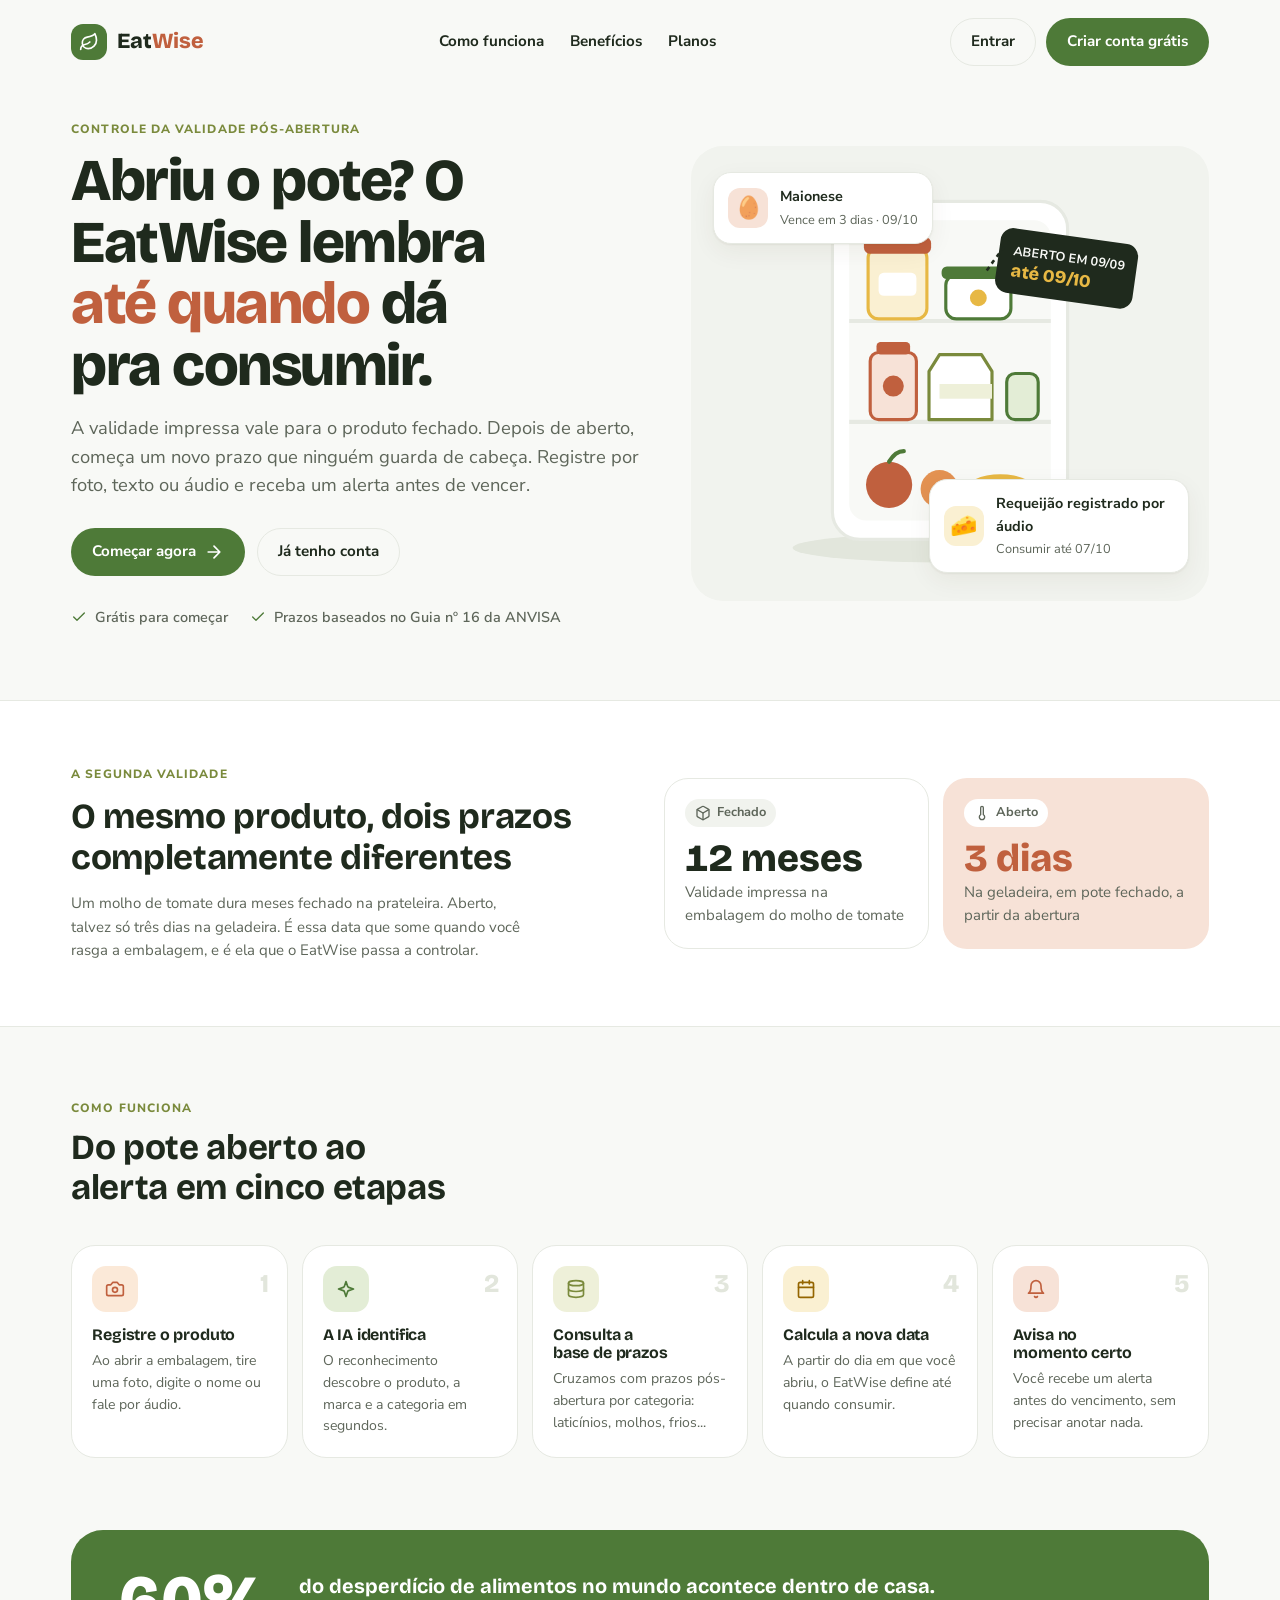
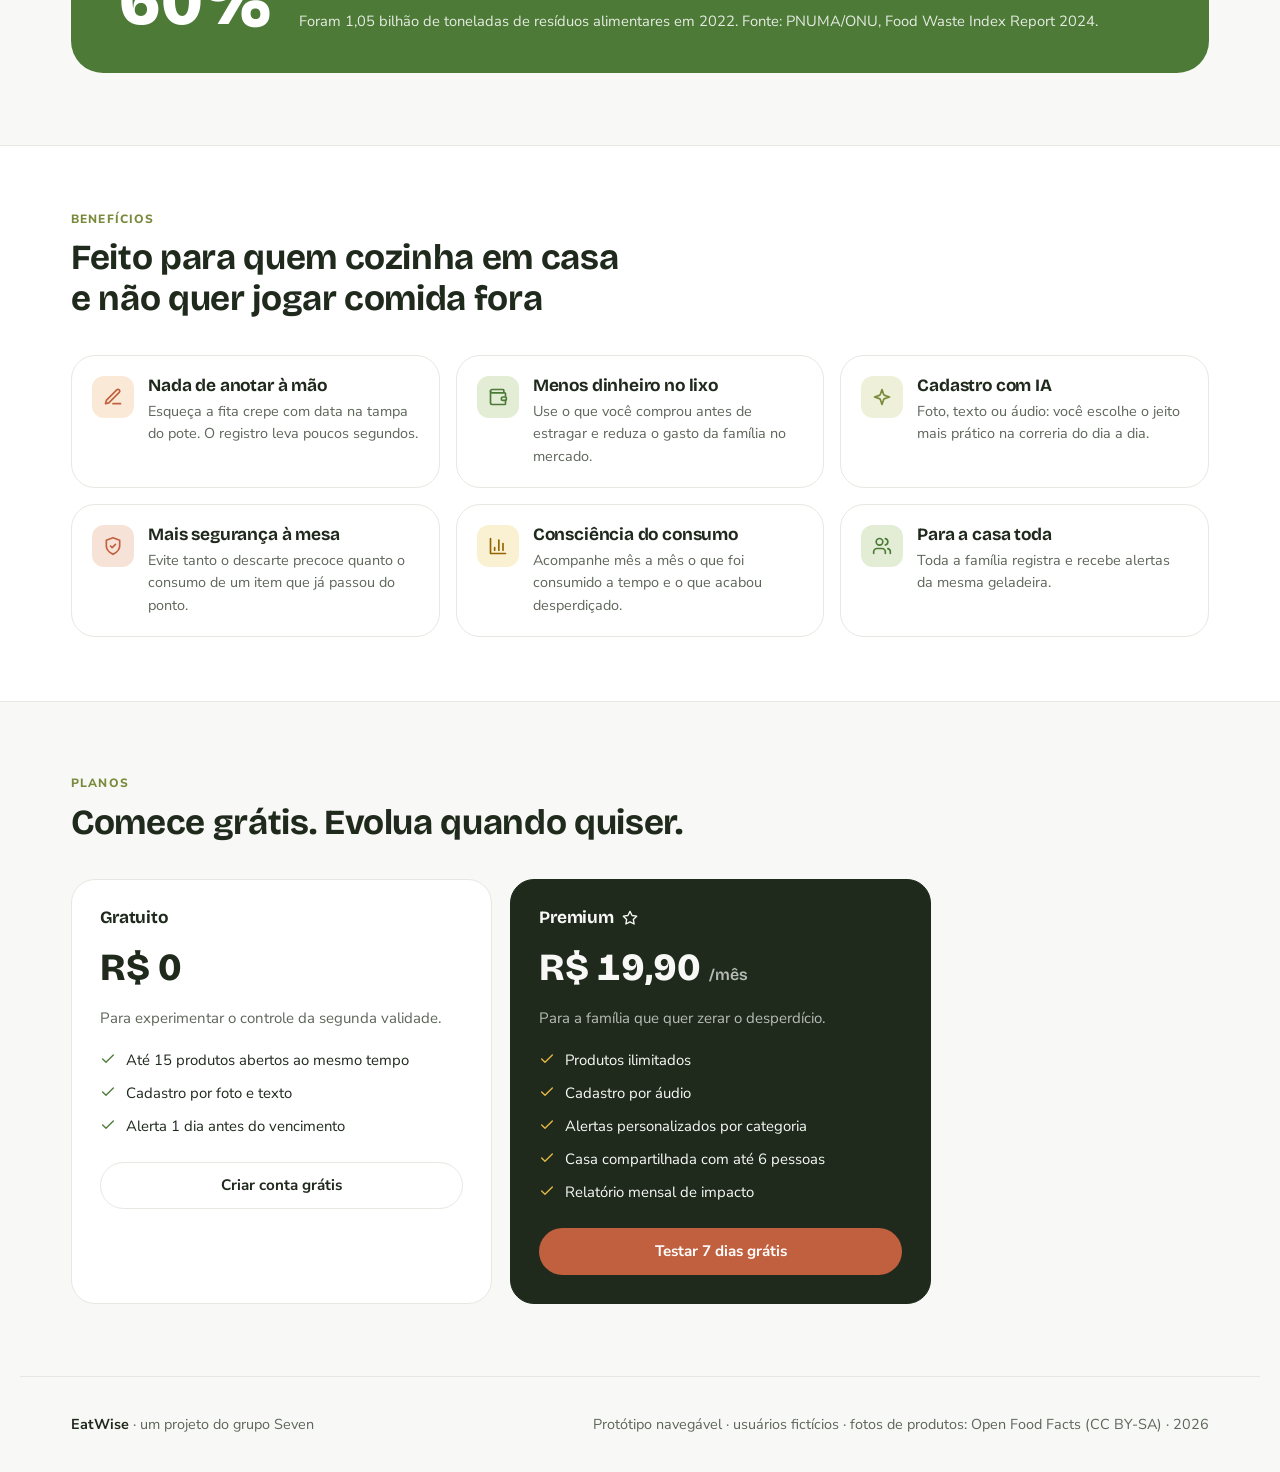
==== index.html @ 4591d03e "Imagem inicial minimalista, sem marcas, no site e na apresentação do app Co-Authored-By: Claude Opus" ====
<!doctype html>
<html lang="pt-BR">
<head>
<meta charset="utf-8">
<meta name="viewport" content="width=device-width, initial-scale=1, viewport-fit=cover">
<title>EatWise</title>
<link rel="preconnect" href="https://fonts.googleapis.com">
<link rel="preconnect" href="https://fonts.gstatic.com" crossorigin>
<link rel="stylesheet" href="https://fonts.googleapis.com/css2?family=Bricolage+Grotesque:opsz,wght@12..96,500;12..96,700;12..96,800&family=Nunito+Sans:opsz,wght@6..12,400;6..12,600;6..12,700;6..12,800&display=swap">
<style>
/* Layout: sistema web com menu lateral fixo + área de conteúdo em cards; vira gaveta + barra inferior no celular */
:root{
  --bg:#F8F9F6;        /* off-white */
  --surface:#FFFFFF;
  --sand:#F1F3EE;      /* cinza-esverdeado bem claro */
  --sand-2:#E2E6DC;
  --line:#E6E9E2;
  --ink:#1F2A1D;       /* verde quase preto */
  --muted:#5E665A;
  --green:#4E7A38;     /* verde natural */
  --green-soft:#E3EDD6;
  --olive:#7A8A3C;
  --olive-soft:#EEF0D9;
  --terra:#C0603E;     /* terracota */
  --terra-soft:#F7E2D7;
  --orange:#E39252;    /* laranja suave */
  --orange-soft:#FBE9D8;
  --yellow:#E7B844;    /* amarelo quente */
  --yellow-soft:#FAF0D2;
  --on-accent:#FFFFFF;
  --shadow:0 1px 2px rgba(60,50,20,.06),0 8px 24px rgba(60,50,20,.06);
  --font-display:"Bricolage Grotesque","Trebuchet MS",system-ui,sans-serif;
  --font-body:"Nunito Sans","Segoe UI",system-ui,-apple-system,sans-serif;
  --r-sm:10px;--r-md:16px;--r-lg:24px;--r-pill:999px;
  color-scheme:light;
}

*{box-sizing:border-box}
[hidden]{display:none!important}
html,body{margin:0}
body{background:var(--bg);color:var(--ink);font-family:var(--font-body);font-size:15px;line-height:1.55;-webkit-font-smoothing:antialiased}
h1,h2,h3,h4{font-family:var(--font-display);line-height:1.15;margin:0;text-wrap:balance;letter-spacing:-.01em}
h1{font-size:clamp(1.7rem,3.2vw,2.3rem);font-weight:800}
h2{font-size:1.35rem;font-weight:700}
h3{font-size:1.08rem;font-weight:700}
p{margin:0}
a{color:var(--green)}
button{font:inherit;color:inherit;cursor:pointer}
input,select,textarea{font:inherit;color:var(--ink)}
:focus-visible{outline:3px solid var(--orange);outline-offset:2px;border-radius:6px}
.svg{width:20px;height:20px;flex:none;stroke:currentColor;fill:none;stroke-width:2;stroke-linecap:round;stroke-linejoin:round}
.svg.sm{width:16px;height:16px}.svg.lg{width:26px;height:26px}
.muted{color:var(--muted)}
.eyebrow{font-size:.75rem;font-weight:800;letter-spacing:.09em;text-transform:uppercase;color:var(--olive)}
.num{font-variant-numeric:tabular-nums}

/* Botões */
.btn{display:inline-flex;align-items:center;justify-content:center;gap:8px;border:1.5px solid transparent;border-radius:var(--r-pill);padding:11px 20px;font-weight:700;font-size:.95rem;text-decoration:none;transition:transform .12s,background .15s,border-color .15s;white-space:nowrap}
.btn:active{transform:translateY(1px)}
.btn-primary{background:var(--green);color:var(--on-accent)}
.btn-primary:hover{filter:brightness(1.07)}
.btn-terra{background:var(--terra);color:var(--on-accent)}
.btn-ghost{background:transparent;border-color:var(--line);color:var(--ink)}
.btn-ghost:hover{background:var(--sand)}
.btn-soft{background:var(--green-soft);color:var(--green)}
.btn-danger-soft{background:var(--terra-soft);color:var(--terra)}
.btn-sm{padding:7px 14px;font-size:.85rem}
.btn-block{width:100%}
.icon-btn{display:inline-grid;place-items:center;width:42px;height:42px;border-radius:50%;border:1.5px solid var(--line);background:var(--surface);position:relative}
.icon-btn:hover{background:var(--sand)}
.link-btn{background:none;border:0;padding:0;color:var(--green);font-weight:700;text-decoration:underline;text-underline-offset:3px}

/* Pills, chips */
.pill{display:inline-flex;align-items:center;gap:6px;font-size:.78rem;font-weight:800;padding:4px 10px;border-radius:var(--r-pill);white-space:nowrap}
.pill::before{content:"";width:7px;height:7px;border-radius:50%;background:currentColor}
.st-ok{background:var(--green-soft);color:var(--green)}
.st-warn{background:var(--orange-soft);color:var(--terra)}
.st-today{background:var(--yellow-soft);color:#9A6B00}
.st-bad{background:var(--terra-soft);color:var(--terra)}
.st-done{background:var(--sand);color:var(--muted)}
.chip{border:1.5px solid var(--line);background:var(--surface);border-radius:var(--r-pill);padding:7px 14px;font-weight:700;font-size:.86rem;color:var(--muted)}
.chip[aria-pressed="true"]{background:var(--ink);border-color:var(--ink);color:var(--bg)}
.chips{display:flex;flex-wrap:wrap;gap:8px}
.tag{display:inline-flex;align-items:center;gap:6px;font-size:.8rem;font-weight:700;color:var(--muted);background:var(--sand);padding:4px 10px;border-radius:var(--r-pill)}

/* Cards */
.card{background:var(--surface);border:1px solid var(--line);border-radius:var(--r-lg);padding:22px}
.card-head{display:flex;align-items:center;justify-content:space-between;gap:12px;margin-bottom:16px}
.food{display:grid;place-items:center;width:48px;height:48px;border-radius:14px;font-size:26px;flex:none;background:var(--sand)}
.food.lg{width:84px;height:84px;font-size:46px;border-radius:22px}
.food.c-lat{background:var(--yellow-soft)}.food.c-mol{background:var(--terra-soft)}.food.c-emb{background:var(--orange-soft)}
.food.c-con{background:var(--olive-soft)}.food.c-doc{background:var(--terra-soft)}.food.c-hor{background:var(--green-soft)}

/* Forms */
.field{display:grid;gap:6px}
.field label{font-weight:700;font-size:.88rem}
.input,.select,textarea.input{width:100%;border:1.5px solid var(--line);background:var(--surface);border-radius:var(--r-sm);padding:11px 14px;outline:none}
.input:focus,.select:focus{border-color:var(--green)}
.input-icon{position:relative}
.input-icon .svg{position:absolute;left:13px;top:50%;transform:translateY(-50%);color:var(--muted)}
.input-icon .input{padding-left:42px}
.form-grid{display:grid;grid-template-columns:repeat(2,minmax(0,1fr));gap:16px}
.form-grid .full{grid-column:1/-1}
.check{display:flex;gap:10px;align-items:flex-start;font-size:.9rem}
.check input{width:18px;height:18px;accent-color:var(--green);margin-top:2px}
.switch{position:relative;width:46px;height:26px;flex:none}
.switch input{position:absolute;opacity:0;inset:0;cursor:pointer;margin:0}
.switch span{position:absolute;inset:0;background:var(--sand-2);border-radius:var(--r-pill);transition:.2s;pointer-events:none}
.switch span::after{content:"";position:absolute;left:3px;top:3px;width:20px;height:20px;border-radius:50%;background:var(--surface);transition:.2s;box-shadow:0 1px 3px rgba(0,0,0,.2)}
.switch input:checked+span{background:var(--green)}
.switch input:checked+span::after{transform:translateX(20px)}
.switch input:focus-visible+span{outline:3px solid var(--orange);outline-offset:2px}

/* ============ PÚBLICO ============ */
.pub-nav{display:flex;align-items:center;justify-content:space-between;gap:16px;padding:18px clamp(16px,4vw,56px);max-width:1240px;margin:0 auto}
.logo{display:inline-flex;align-items:center;gap:10px;font-family:var(--font-display);font-weight:800;font-size:1.35rem;color:var(--ink);text-decoration:none;background:none;border:0;padding:0}
.logo-mark{width:36px;height:36px;border-radius:12px;background:var(--green);display:grid;place-items:center;color:var(--on-accent)}
.logo-mark .svg{width:20px;height:20px}
.logo b{color:var(--terra);font-weight:800}
.pub-links{display:flex;align-items:center;gap:26px}
.pub-links a{color:var(--ink);text-decoration:none;font-weight:700;font-size:.95rem}
.pub-links a:hover{color:var(--green)}
.pub-actions{display:flex;gap:10px}
.wrap{max-width:1240px;margin:0 auto;padding-inline:clamp(16px,4vw,56px)}
.hero{display:grid;grid-template-columns:1.05fr .95fr;gap:48px;align-items:center;padding-block:36px 72px}
.hero h1{font-size:clamp(2.2rem,5vw,3.7rem);line-height:1.04;letter-spacing:-.025em}
.hero h1 em{font-style:normal;color:var(--terra)}
.hero .lead{font-size:1.15rem;color:var(--muted);max-width:52ch;margin-top:18px}
.hero-ctas{display:flex;flex-wrap:wrap;gap:12px;margin-top:28px}
.hero-proof{display:flex;gap:22px;flex-wrap:wrap;margin-top:30px;color:var(--muted);font-size:.9rem;font-weight:600}
.hero-proof span{display:inline-flex;align-items:center;gap:8px}
.hero-proof .svg{color:var(--green)}
.hero-art{position:relative;background:var(--sand);border-radius:32px;padding:28px;min-height:420px;display:grid;place-items:center;overflow:hidden}
.hero-art svg.ill{width:100%;max-width:420px;height:auto}
.float-card{position:absolute;background:var(--surface);border:1px solid var(--line);border-radius:18px;padding:12px 14px;box-shadow:var(--shadow);display:flex;gap:12px;align-items:center;max-width:260px}
.float-card .food{width:40px;height:40px;font-size:22px;border-radius:12px}
.food.photo{background:#fff;border:1px solid var(--line);padding:3px;overflow:hidden}
.food.photo img{width:100%;height:100%;object-fit:contain;display:block}
.shot-pair{display:flex;gap:10px;align-items:center;flex:none}
.shot{width:84px;height:84px;border-radius:18px;object-fit:cover;border:3px solid var(--surface);box-shadow:var(--shadow);display:block}
.user-photo{width:100%;max-height:320px;object-fit:cover;border-radius:var(--r-md);display:block}
.proc-photo{width:150px;height:150px;border-radius:22px;object-fit:cover;box-shadow:var(--shadow)}
.guess-row{display:flex;flex-wrap:wrap;gap:8px;align-items:center}
.guess{display:inline-flex;gap:8px;align-items:center;border:1.5px solid var(--line);background:var(--surface);border-radius:var(--r-pill);padding:4px 12px 4px 4px;font-weight:700;font-size:.85rem}
.guess .food{width:30px;height:30px;border-radius:50%;padding:2px}
.guess:hover{border-color:var(--green)}
.label-quote{margin:0;padding:12px 14px;border-left:4px solid var(--olive);background:var(--olive-soft);border-radius:0 12px 12px 0;font-weight:700;font-size:.92rem}
/* Câmera */
.cam{display:grid;gap:14px}
.viewfinder{position:relative;border-radius:24px;overflow:hidden;background:#1b201a;aspect-ratio:4/3;max-width:100%;display:grid;place-items:center;color:#fff}
.viewfinder video{position:absolute;inset:0;width:100%;height:100%;object-fit:cover}
.viewfinder.mirror video{transform:scaleX(-1)}
.vf-idle{position:relative;z-index:2;display:grid;justify-items:center;gap:10px;text-align:center;padding:24px;max-width:34ch}
.vf-idle .svg{width:44px;height:44px;opacity:.9}
.vf-idle span{opacity:.8;font-size:.9rem}
.vf-frame{position:absolute;inset:12% 10%;pointer-events:none;z-index:1}
.vf-frame i{position:absolute;width:34px;height:34px;border-color:#fff;border-style:solid;opacity:.9}
.vf-frame i:nth-child(1){top:0;left:0;border-width:4px 0 0 4px;border-top-left-radius:14px}
.vf-frame i:nth-child(2){top:0;right:0;border-width:4px 4px 0 0;border-top-right-radius:14px}
.vf-frame i:nth-child(3){bottom:0;left:0;border-width:0 0 4px 4px;border-bottom-left-radius:14px}
.vf-frame i:nth-child(4){bottom:0;right:0;border-width:0 4px 4px 0;border-bottom-right-radius:14px}
.vf-hint{position:absolute;z-index:3;top:14px;left:50%;transform:translateX(-50%);background:rgba(0,0,0,.55);color:#fff;font-size:.8rem;font-weight:700;padding:6px 12px;border-radius:999px;white-space:nowrap}
.vf-scan{position:absolute;z-index:2;left:10%;right:10%;height:3px;background:#9FD07F;box-shadow:0 0 14px #9FD07F;top:20%;animation:scan 2.4s ease-in-out infinite alternate}
.viewfinder:not(.live) .vf-scan{display:none}
@keyframes scan{to{top:80%}}
.vf-flash{position:absolute;inset:0;background:#fff;z-index:5;animation:flash .35s forwards;pointer-events:none}
@keyframes flash{from{opacity:.95}to{opacity:0}}
.shutter-row{display:flex;justify-content:space-around;align-items:center}
.shutter{width:72px;height:72px;border-radius:50%;border:5px solid var(--green);background:var(--surface);box-shadow:inset 0 0 0 5px var(--surface),inset 0 0 0 40px var(--green)}
.shutter:active{transform:scale(.94)}
.vf-side{width:50px;height:50px;border-radius:50%;border:1.5px solid var(--line);background:var(--surface);display:grid;place-items:center;cursor:pointer}
.vf-side:hover{background:var(--sand)}
.float-card strong{display:block;font-size:.9rem}
.float-card small{color:var(--muted);font-size:.8rem}
.fc-1{top:26px;left:22px}.fc-2{bottom:28px;right:20px}
.band{background:var(--surface);border-block:1px solid var(--line);padding-block:64px}
.split{display:grid;grid-template-columns:1fr 1fr;gap:48px;align-items:center}
.compare{display:grid;grid-template-columns:1fr 1fr;gap:14px}
.compare .card{padding:20px}
.compare .big{font-family:var(--font-display);font-size:2.4rem;font-weight:800;line-height:1;margin:10px 0 4px}
.section{padding-block:72px}
.section-head{max-width:640px;margin-bottom:36px;display:grid;gap:10px}
.steps{display:grid;grid-template-columns:repeat(5,minmax(0,1fr));gap:14px;counter-reset:s}
.step{background:var(--surface);border:1px solid var(--line);border-radius:var(--r-lg);padding:20px;position:relative}
.step .ico{width:46px;height:46px;border-radius:14px;display:grid;place-items:center;margin-bottom:14px}
.step .n{position:absolute;top:18px;right:18px;font-family:var(--font-display);font-weight:800;color:var(--sand-2);font-size:1.6rem}
.step h3{font-size:1rem;margin-bottom:6px}
.step p{font-size:.88rem;color:var(--muted)}
.benefits{display:grid;grid-template-columns:repeat(3,minmax(0,1fr));gap:16px}
.benefit{display:flex;gap:14px;align-items:flex-start;padding:20px;border-radius:var(--r-lg);background:var(--surface);border:1px solid var(--line)}
.benefit .ico{width:42px;height:42px;border-radius:12px;display:grid;place-items:center;flex:none}
.plans{display:grid;grid-template-columns:repeat(2,minmax(0,1fr));gap:18px;max-width:860px}
.plan{padding:28px}
.plan .price{font-family:var(--font-display);font-size:2.4rem;font-weight:800;margin:10px 0}
.plan .price small{font-size:1rem;color:var(--muted);font-weight:600}
.plan ul{list-style:none;padding:0;margin:18px 0 24px;display:grid;gap:10px}
.plan li{display:flex;gap:10px;align-items:flex-start;font-size:.93rem}
.plan li .svg{color:var(--green);margin-top:2px}
.plan.featured{background:var(--ink);color:var(--bg);border-color:var(--ink)}
.plan.featured .muted,.plan.featured .price small{color:color-mix(in srgb,var(--bg) 70%,transparent)}
.plan.featured li .svg{color:var(--yellow)}
.stat-quote{display:grid;grid-template-columns:auto 1fr;gap:28px;align-items:center;background:var(--green);color:var(--on-accent);border-radius:32px;padding:36px clamp(20px,4vw,48px)}
.stat-quote .big{font-family:var(--font-display);font-size:clamp(2.6rem,6vw,4.4rem);font-weight:800;line-height:1}
.pub-footer{padding-block:36px;border-top:1px solid var(--line);display:flex;flex-wrap:wrap;justify-content:space-between;gap:16px;color:var(--muted);font-size:.9rem}

/* Auth */
.auth{min-height:100vh;display:grid;grid-template-columns:1fr 1fr}
.auth-art{background:var(--green);color:var(--on-accent);padding:40px clamp(24px,4vw,56px);display:flex;flex-direction:column;justify-content:space-between;gap:32px;position:relative;overflow:hidden}
.auth-art .logo{color:var(--on-accent)}
.auth-art .logo-mark{background:var(--on-accent);color:var(--green)}
.auth-art .logo b{color:var(--yellow)}
.auth-art blockquote{margin:0;font-family:var(--font-display);font-size:clamp(1.4rem,2.4vw,2rem);font-weight:700;line-height:1.2;max-width:22ch}
.auth-art .who{display:flex;gap:12px;align-items:center;font-size:.92rem;opacity:.92}
.auth-art .ill{width:min(380px,100%);align-self:center}
.auth-form{display:grid;place-items:center;padding:40px 16px}
.auth-box{width:100%;max-width:420px;display:grid;gap:20px}
.divider{display:flex;align-items:center;gap:12px;color:var(--muted);font-size:.85rem}
.divider::before,.divider::after{content:"";flex:1;height:1px;background:var(--line)}
.back-link{display:inline-flex;align-items:center;gap:6px;background:none;border:0;padding:0;color:var(--muted);font-weight:700}

/* ============ APP ============ */
.app{display:grid;grid-template-columns:264px minmax(0,1fr);min-height:100vh}
.sidebar{background:var(--surface);border-right:1px solid var(--line);padding:22px 16px;display:flex;flex-direction:column;gap:24px;position:sticky;top:0;height:100vh;overflow-y:auto}
.sidebar .logo{padding-inline:8px}
.nav{display:grid;gap:4px}
.nav-label{font-size:.72rem;font-weight:800;letter-spacing:.09em;text-transform:uppercase;color:var(--muted);padding:8px 12px 4px}
.nav a{display:flex;align-items:center;gap:12px;padding:10px 12px;border-radius:12px;color:var(--ink);text-decoration:none;font-weight:700;font-size:.94rem}
.nav a:hover{background:var(--sand)}
.nav a.active{background:var(--green-soft);color:var(--green)}
.nav a .badge{margin-left:auto;background:var(--terra);color:var(--on-accent);font-size:.72rem;border-radius:var(--r-pill);padding:1px 8px;font-weight:800}
.side-cta{margin-top:auto;background:var(--sand);border-radius:var(--r-md);padding:16px;display:grid;gap:10px}
.side-cta strong{font-family:var(--font-display);font-size:1rem}
.side-cta p{font-size:.85rem;color:var(--muted)}
.main{min-width:0;display:flex;flex-direction:column}
.topbar{position:sticky;top:0;z-index:20;display:flex;align-items:center;gap:14px;padding:14px clamp(16px,3vw,36px);background:color-mix(in srgb,var(--bg) 88%,transparent);backdrop-filter:blur(10px);border-bottom:1px solid var(--line)}
.topbar .search{flex:1;max-width:440px}
.topbar .search .input{border-radius:var(--r-pill);background:var(--surface)}
.top-right{margin-left:auto;display:flex;align-items:center;gap:10px}
.dot{position:absolute;top:8px;right:9px;width:9px;height:9px;border-radius:50%;background:var(--terra);border:2px solid var(--surface)}
.avatar{width:42px;height:42px;border-radius:50%;background:var(--orange);color:var(--on-accent);display:grid;place-items:center;font-weight:800;font-family:var(--font-display);flex:none}
.avatar.sm{width:34px;height:34px;font-size:.85rem}
.user-btn{display:flex;align-items:center;gap:10px;background:none;border:0;padding:4px;border-radius:var(--r-pill)}
.user-btn:hover{background:var(--sand)}
.user-btn .meta{text-align:left;line-height:1.2}
.user-btn .meta small{color:var(--muted);font-size:.78rem}
.menu-toggle{display:none}
.dropdown{position:absolute;right:0;top:calc(100% + 10px);background:var(--surface);border:1px solid var(--line);border-radius:var(--r-md);box-shadow:var(--shadow);min-width:240px;padding:8px;z-index:40}
.dropdown a,.dropdown button.dd-item{display:flex;align-items:center;gap:10px;width:100%;padding:10px 12px;border-radius:10px;color:var(--ink);text-decoration:none;font-weight:600;background:none;border:0;text-align:left;font-size:.92rem}
.dropdown a:hover,.dropdown button.dd-item:hover{background:var(--sand)}
.dd-wrap{position:relative}
.notif-dd{width:min(360px,calc(100vw - 32px))}
.notif-dd .nd-head{display:flex;justify-content:space-between;align-items:center;padding:8px 10px 10px;border-bottom:1px solid var(--line);margin-bottom:6px}
.content{padding:28px clamp(16px,3vw,36px) 48px;display:grid;grid-template-columns:minmax(0,1fr);gap:24px;align-content:start}
.welcome>div,.stack,.dash-grid>*{min-width:0}
.page-head{display:flex;flex-wrap:wrap;align-items:flex-end;justify-content:space-between;gap:16px}
.page-head p{color:var(--muted);margin-top:6px}

/* Dashboard */
.stats{display:grid;grid-template-columns:repeat(4,minmax(0,1fr));gap:16px}
.stat{background:var(--surface);border:1px solid var(--line);border-radius:var(--r-lg);padding:18px 20px;display:grid;gap:6px;text-align:left}
button.stat:hover{border-color:var(--sand-2);background:var(--bg)}
.stat .top{display:flex;align-items:center;justify-content:space-between;color:var(--muted);font-weight:700;font-size:.86rem}
.stat .ico{width:36px;height:36px;border-radius:11px;display:grid;place-items:center}
.stat .val{font-family:var(--font-display);font-size:2.1rem;font-weight:800;line-height:1.05}
.stat small{color:var(--muted);font-size:.82rem}
.i-green{background:var(--green-soft);color:var(--green)}.i-orange{background:var(--orange-soft);color:var(--terra)}
.i-terra{background:var(--terra-soft);color:var(--terra)}.i-yellow{background:var(--yellow-soft);color:#946500}
.i-olive{background:var(--olive-soft);color:var(--olive)}
.dash-grid{display:grid;grid-template-columns:minmax(0,1.6fr) minmax(0,1fr);gap:20px;align-items:start}
.stack{display:grid;gap:20px}
.welcome{display:grid;grid-template-columns:1fr auto;gap:20px;align-items:center;background:var(--sand);border-radius:var(--r-lg);padding:26px 28px;position:relative;overflow:hidden}
.welcome .ill{width:150px;height:auto}
.list{display:grid}
.row{display:flex;align-items:center;gap:14px;padding:12px 4px;border-bottom:1px solid var(--line);text-align:left;background:none;border-left:0;border-right:0;border-top:0;width:100%}
.row:last-child{border-bottom:0}
button.row:hover{background:var(--bg)}
.row .info{min-width:0;flex:1 1 0;overflow:hidden;width:0}
.row .info strong{display:block;white-space:nowrap;overflow:hidden;text-overflow:ellipsis}
.row .info small{color:var(--muted);font-size:.84rem}
.row .end{display:flex;align-items:center;gap:10px;flex:none}
.bar{height:7px;border-radius:var(--r-pill);background:var(--sand);overflow:hidden}
.bar i{display:block;height:100%;border-radius:inherit;background:var(--green)}
.bar.warn i{background:var(--orange)}.bar.bad i{background:var(--terra)}.bar.today i{background:var(--yellow)}
.loc-list{display:grid;gap:14px}
.loc{display:grid;grid-template-columns:auto 1fr auto;gap:12px;align-items:center}
.tip{background:var(--olive-soft);border-color:transparent}
.tip .eyebrow{display:flex;align-items:center;gap:6px}
.method-ico{width:30px;height:30px;border-radius:50%;display:grid;place-items:center;background:var(--sand);color:var(--muted)}

/* Despensa */
.toolbar{display:flex;flex-wrap:wrap;gap:12px;align-items:center;justify-content:space-between}
.tabs{display:inline-flex;background:var(--sand);border-radius:var(--r-pill);padding:4px;gap:2px;flex-wrap:wrap}
.tabs button{border:0;background:none;padding:8px 16px;border-radius:var(--r-pill);font-weight:700;font-size:.9rem;color:var(--muted);display:inline-flex;gap:6px;align-items:center}
.tabs button[aria-selected="true"]{background:var(--surface);color:var(--ink);box-shadow:0 1px 3px rgba(0,0,0,.08)}
.tabs .count{font-size:.75rem;background:var(--sand-2);border-radius:var(--r-pill);padding:0 7px}
.pgrid{display:grid;grid-template-columns:repeat(auto-fill,minmax(min(280px,100%),1fr));gap:16px}
.pcard{display:grid;gap:14px;text-align:left;background:var(--surface);border:1px solid var(--line);border-radius:var(--r-lg);padding:18px;transition:transform .15s,box-shadow .15s}
.pcard:hover{transform:translateY(-2px);box-shadow:var(--shadow)}
.pcard .head{display:flex;gap:12px;align-items:flex-start}
.pcard .head .t{min-width:0;flex:1}
.pcard strong{display:block;line-height:1.25}
.pcard small{color:var(--muted);font-size:.84rem}
.pcard .mid{display:flex;justify-content:space-between;align-items:center;gap:8px}
.pcard .foot{font-size:.84rem;color:var(--muted)}
.days{font-family:var(--font-display);font-weight:800;font-size:1.05rem;color:var(--ink);white-space:nowrap}
.empty{text-align:center;padding:48px 16px;color:var(--muted);display:grid;gap:10px;justify-items:center}
.empty .food{width:64px;height:64px;font-size:34px}

/* Adicionar */
.add-grid{display:grid;grid-template-columns:minmax(0,1.25fr) minmax(0,1fr);gap:20px;align-items:start}
.method-tabs{display:grid;grid-template-columns:repeat(3,1fr);gap:12px}
.method{display:grid;justify-items:center;gap:8px;padding:18px 10px;border-radius:var(--r-md);border:2px solid var(--line);background:var(--surface);font-weight:800}
.method small{font-weight:600;color:var(--muted);font-size:.8rem}
.method .ico{width:48px;height:48px;border-radius:50%;display:grid;place-items:center;background:var(--sand);color:var(--muted)}
.method[aria-selected="true"]{border-color:var(--green);background:var(--green-soft)}
.method[aria-selected="true"] .ico{background:var(--green);color:var(--on-accent)}
.drop{border:2px dashed var(--sand-2);border-radius:var(--r-lg);background:var(--bg);padding:36px 20px;display:grid;justify-items:center;gap:12px;text-align:center;width:100%}
.drop:hover{border-color:var(--green)}
.drop .ico{width:64px;height:64px;border-radius:50%;background:var(--green-soft);color:var(--green);display:grid;place-items:center}
.suggest{display:grid;border:1px solid var(--line);border-radius:var(--r-md);overflow:hidden;margin-top:10px}
.suggest button{display:flex;gap:12px;align-items:center;padding:10px 14px;background:var(--surface);border:0;border-bottom:1px solid var(--line);text-align:left}
.suggest button:last-child{border-bottom:0}
.suggest button:hover{background:var(--bg)}
.suggest .food{width:36px;height:36px;font-size:20px;border-radius:10px}
.mic{width:110px;height:110px;border-radius:50%;border:0;background:var(--terra);color:var(--on-accent);display:grid;place-items:center;position:relative}
.mic .svg{width:44px;height:44px}
.mic.rec::before,.mic.rec::after{content:"";position:absolute;inset:-10px;border-radius:50%;border:3px solid var(--terra);opacity:.5;animation:pulse 1.4s infinite}
.mic.rec::after{animation-delay:.7s}
@keyframes pulse{from{transform:scale(.9);opacity:.6}to{transform:scale(1.35);opacity:0}}
.wave{display:flex;gap:4px;align-items:center;height:36px}
.wave i{width:5px;border-radius:3px;background:var(--terra);animation:wv 1s infinite ease-in-out}
@keyframes wv{0%,100%{height:8px}50%{height:34px}}
.processing{display:grid;justify-items:center;gap:14px;padding:30px 10px;text-align:center}
.spinner{width:56px;height:56px;border-radius:50%;border:5px solid var(--green-soft);border-top-color:var(--green);animation:spin 1s linear infinite}
@keyframes spin{to{transform:rotate(360deg)}}
.proc-steps{display:grid;gap:8px;text-align:left}
.proc-steps div{display:flex;gap:10px;align-items:center;color:var(--muted);font-weight:600;font-size:.92rem}
.proc-steps div.done{color:var(--green)}
.proc-steps div.now{color:var(--ink)}
.result{display:flex;gap:16px;align-items:center;padding:16px;border-radius:var(--r-md);background:var(--green-soft)}
.result .t{flex:1;min-width:0}
.conf{font-size:.8rem;font-weight:800;color:var(--green);display:inline-flex;align-items:center;gap:6px}
.limit-box{display:grid;grid-template-columns:auto 1fr;gap:14px;align-items:center;padding:16px;border-radius:var(--r-md);border:1.5px solid var(--line);background:var(--bg)}
.limit-box .big{font-family:var(--font-display);font-size:1.6rem;font-weight:800;line-height:1.1}
.flow-mini{display:grid;gap:0}
.flow-mini .fs{display:grid;grid-template-columns:36px 1fr;gap:12px;align-items:start;padding-bottom:18px;position:relative}
.flow-mini .fs:not(:last-child)::before{content:"";position:absolute;left:17px;top:36px;bottom:2px;width:2px;background:var(--line)}
.flow-mini .fs .ico{width:36px;height:36px;border-radius:50%;display:grid;place-items:center;background:var(--sand);color:var(--muted);font-weight:800;font-size:.85rem}
.flow-mini .fs.on .ico{background:var(--green);color:var(--on-accent)}
.flow-mini .fs p{font-size:.86rem;color:var(--muted)}

/* Detalhe */
.detail-grid{display:grid;grid-template-columns:minmax(0,1.4fr) minmax(0,1fr);gap:20px;align-items:start}
.prod-hero{display:grid;grid-template-columns:auto 1fr auto;gap:22px;align-items:center}
.ring{--p:50;--c:var(--green);width:140px;height:140px;border-radius:50%;background:conic-gradient(var(--c) calc(var(--p)*1%),var(--sand) 0);display:grid;place-items:center}
.ring>div{width:112px;height:112px;border-radius:50%;background:var(--surface);display:grid;place-items:center;text-align:center;line-height:1.1}
.ring b{font-family:var(--font-display);font-size:2.2rem;font-weight:800;display:block}
.ring small{color:var(--muted);font-size:.78rem;font-weight:700}
.timeline{display:grid;grid-template-columns:repeat(3,1fr);gap:0;position:relative;margin-top:6px}
.timeline::before{content:"";position:absolute;top:17px;left:16%;right:16%;height:3px;background:var(--line)}
.tl{display:grid;justify-items:center;text-align:center;gap:6px;position:relative}
.tl .ico{width:36px;height:36px;border-radius:50%;display:grid;place-items:center;background:var(--surface);border:3px solid var(--line);color:var(--muted)}
.tl.done .ico{background:var(--green);border-color:var(--green);color:var(--on-accent)}
.tl.warn .ico{background:var(--orange);border-color:var(--orange);color:var(--on-accent)}
.tl.bad .ico{background:var(--terra);border-color:var(--terra);color:var(--on-accent)}
.tl strong{font-size:.9rem}.tl small{color:var(--muted);font-size:.8rem}
.kv{display:grid;grid-template-columns:auto 1fr;gap:10px 18px;font-size:.93rem}
.kv dt{color:var(--muted);font-weight:600}.kv dd{margin:0;font-weight:700}
.tips{list-style:none;padding:0;margin:0;display:grid;gap:12px}
.tips li{display:flex;gap:10px;font-size:.92rem}
.tips li .svg{color:var(--olive);margin-top:2px}
.actions{display:flex;flex-wrap:wrap;gap:10px}

/* Alertas */
.alert-group{display:grid;gap:10px}
.alert-item{display:grid;grid-template-columns:auto 1fr auto;gap:14px;align-items:center;padding:16px;border-radius:var(--r-md);background:var(--surface);border:1px solid var(--line);text-align:left;width:100%}
.alert-item.unread{border-color:var(--orange);background:color-mix(in srgb,var(--orange-soft) 40%,var(--surface))}
.alert-item .ico{width:42px;height:42px;border-radius:12px;display:grid;place-items:center}
.alert-item p{font-size:.88rem;color:var(--muted)}
.alert-item time{font-size:.8rem;color:var(--muted);white-space:nowrap}
.udot{width:10px;height:10px;border-radius:50%;background:var(--terra);display:inline-block}

/* Tabela */
.table-wrap{overflow-x:auto;border:1px solid var(--line);border-radius:var(--r-lg);background:var(--surface)}
table{width:100%;border-collapse:collapse;min-width:680px}
th,td{text-align:left;padding:14px 18px;border-bottom:1px solid var(--line);font-size:.92rem;vertical-align:middle}
th{font-size:.75rem;letter-spacing:.08em;text-transform:uppercase;color:var(--muted);background:var(--bg);font-weight:800}
tr:last-child td{border-bottom:0}
td .cell{display:flex;align-items:center;gap:12px}
td .cell .food{width:38px;height:38px;font-size:20px;border-radius:10px}
.days-badge{font-family:var(--font-display);font-weight:800;font-size:1.05rem}

/* Impacto */
.chart{display:grid;gap:8px}
.chart svg{width:100%;height:auto;display:block}
.chart text{fill:var(--muted);font-size:12px;font-family:var(--font-body)}
.legend{display:flex;gap:16px;flex-wrap:wrap;font-size:.84rem;color:var(--muted);font-weight:600}
.legend span{display:inline-flex;gap:6px;align-items:center}
.legend i{width:12px;height:12px;border-radius:4px;display:inline-block}
.hbar{display:grid;grid-template-columns:150px 1fr 40px;gap:12px;align-items:center;font-size:.9rem}
.hbar .bar{height:10px}
.goal{position:relative;height:16px;border-radius:var(--r-pill);background:var(--sand);margin-top:12px}
.goal i{position:absolute;inset:0 auto 0 0;border-radius:inherit;background:var(--green)}
.goal .mark{position:absolute;top:-6px;bottom:-6px;width:3px;background:var(--terra);border-radius:2px}

/* Perfil */
.profile-head{display:flex;gap:20px;align-items:center;flex-wrap:wrap}
.profile-head .avatar{width:76px;height:76px;font-size:1.6rem}
.setting{display:flex;align-items:center;justify-content:space-between;gap:16px;padding:16px 0;border-bottom:1px solid var(--line)}
.setting:last-child{border-bottom:0}
.setting p{font-size:.86rem;color:var(--muted)}
.member{display:flex;gap:12px;align-items:center;padding:12px 0;border-bottom:1px solid var(--line)}
.member:last-child{border-bottom:0}

/* Modal + toast */
.overlay{position:fixed;inset:0;background:rgba(30,35,25,.45);display:grid;place-items:center;padding:16px;z-index:100;animation:fade .15s}
.modal{background:var(--surface);border-radius:var(--r-lg);width:100%;max-width:460px;padding:26px;display:grid;gap:16px;box-shadow:0 20px 60px rgba(0,0,0,.25);animation:pop .18s;max-height:90vh;overflow-y:auto}
.modal .m-ico{width:56px;height:56px;border-radius:18px;display:grid;place-items:center}
.modal-actions{display:flex;gap:10px;justify-content:flex-end;flex-wrap:wrap;margin-top:4px}
@keyframes fade{from{opacity:0}}
@keyframes pop{from{transform:scale(.96);opacity:0}}
.toasts{position:fixed;right:20px;bottom:calc(20px + env(safe-area-inset-bottom,0px));display:grid;gap:10px;z-index:120;max-width:calc(100vw - 32px)}
.toast{display:flex;gap:12px;align-items:center;background:var(--ink);color:var(--bg);padding:14px 18px;border-radius:var(--r-md);box-shadow:var(--shadow);font-weight:600;animation:pop .2s;max-width:400px}
.toast .ti{width:28px;height:28px;border-radius:50%;background:var(--green);color:var(--on-accent);display:grid;place-items:center;flex:none}
.toast .ti .svg{width:16px;height:16px}

.bottom-nav{display:none}
.scrim{display:none}

/* Responsivo */
@media (max-width:1100px){
  .stats{grid-template-columns:repeat(2,minmax(0,1fr))}
  .steps{grid-template-columns:repeat(3,minmax(0,1fr))}
  .benefits{grid-template-columns:repeat(2,minmax(0,1fr))}
}
@media (max-width:960px){
  .hero,.split,.auth{grid-template-columns:1fr}
  .auth-art{min-height:auto}
  .auth-art .ill{display:none}
  .pub-links{display:none}
  .dash-grid,.add-grid,.detail-grid{grid-template-columns:1fr}
  .app{grid-template-columns:1fr}
  .sidebar{position:fixed;left:0;top:0;bottom:0;width:280px;z-index:60;transform:translateX(-105%);transition:transform .22s;box-shadow:var(--shadow);padding-top:calc(22px + env(safe-area-inset-top,0px))}
  .app.drawer .sidebar{transform:none}
  .app.drawer .scrim{display:block;position:fixed;inset:0;background:rgba(30,35,25,.4);z-index:55}
  .menu-toggle{display:inline-grid}
  .user-btn .meta{display:none}
  .content{padding-bottom:110px}
  .bottom-nav{display:grid;grid-template-columns:repeat(5,1fr);position:fixed;left:0;right:0;bottom:0;z-index:50;background:var(--surface);border-top:1px solid var(--line);padding:6px 6px calc(6px + env(safe-area-inset-bottom,0px))}
  .bottom-nav a{display:grid;justify-items:center;gap:2px;font-size:.7rem;font-weight:700;color:var(--muted);text-decoration:none;padding:6px 0}
  .bottom-nav a.active{color:var(--green)}
  .bottom-nav a.plus span.p{width:48px;height:48px;border-radius:50%;background:var(--terra);color:var(--on-accent);display:grid;place-items:center;margin-top:-22px;box-shadow:var(--shadow)}
  .toasts{bottom:calc(84px + env(safe-area-inset-bottom,0px))}
}
@media (max-width:640px){
  body{font-size:14.5px}
  .welcome .actions .btn{flex:1 1 auto}
  .chips.scroll{flex-wrap:nowrap;overflow-x:auto;padding-bottom:4px;scrollbar-width:none;max-width:100%}
  .chips.scroll .chip{flex:none}
  .stat .top{font-size:.8rem}
  .pub-actions .btn-ghost{display:none}
  .steps,.benefits,.plans,.compare{grid-template-columns:1fr}
  .stat-quote{grid-template-columns:1fr}
  .form-grid{grid-template-columns:1fr}
  .topbar .search{display:none}
  .welcome{grid-template-columns:1fr}
  .welcome .ill{display:none}
  .prod-hero{grid-template-columns:auto 1fr}
  .prod-hero .ring{grid-column:1/-1;justify-self:center}
  .stat .val{font-size:1.7rem}
  .hbar{grid-template-columns:100px 1fr 32px}
  .hero-art{min-height:340px}
  .float-card{max-width:220px}
  .row .end .btn{display:none}
  .method-tabs{gap:8px}
  .result{flex-wrap:wrap}
  .result .t{flex-basis:100%}
  .shot,.result .food.lg{width:72px;height:72px}
}
.auth-form{position:relative}
@media (prefers-reduced-motion:reduce){*,*::before,*::after{animation-duration:.01ms!important;animation-iteration-count:1!important;transition:none!important}}
</style>
</head>
<body>
<div id="root"></div>
<div class="toasts" id="toasts" aria-live="polite"></div>
<div id="modal-root"></div>

<script>
/* ======================================================================
   EatWise · protótipo navegável (grupo Seven)
   Tudo aqui é simulado no navegador: sem backend, sem IA real.
   ====================================================================== */

const TODAY = new Date(2026, 9, 6); // terça, 06/10/2026
const DAY = 86400000;

/* ---------- Ícones (traço simples) ---------- */
const P = {
  home:'<path d="m3 9 9-7 9 7v11a2 2 0 0 1-2 2H5a2 2 0 0 1-2-2z"/><path d="M9 22V12h6v10"/>',
  plus:'<path d="M12 5v14M5 12h14"/>',
  box:'<path d="M21 8a2 2 0 0 0-1-1.73l-7-4a2 2 0 0 0-2 0l-7 4A2 2 0 0 0 3 8v8a2 2 0 0 0 1 1.73l7 4a2 2 0 0 0 2 0l7-4A2 2 0 0 0 21 16Z"/><path d="m3.3 7 8.7 5 8.7-5"/><path d="M12 22V12"/>',
  bell:'<path d="M6 8a6 6 0 0 1 12 0c0 7 3 9 3 9H3s3-2 3-9"/><path d="M10.3 21a1.94 1.94 0 0 0 3.4 0"/>',
  book:'<path d="M4 19.5v-15A2.5 2.5 0 0 1 6.5 2H20v20H6.5a2.5 2.5 0 0 1 0-5H20"/>',
  chart:'<path d="M3 3v18h18"/><path d="M18 17V9"/><path d="M13 17V5"/><path d="M8 17v-3"/>',
  user:'<circle cx="12" cy="8" r="4"/><path d="M20 21a8 8 0 0 0-16 0"/>',
  sliders:'<path d="M4 21v-7M4 10V3M12 21v-9M12 8V3M20 21v-5M20 12V3M1 14h6M9 8h6M17 16h6"/>',
  logout:'<path d="M9 21H5a2 2 0 0 1-2-2V5a2 2 0 0 1 2-2h4"/><path d="m16 17 5-5-5-5"/><path d="M21 12H9"/>',
  search:'<circle cx="11" cy="11" r="8"/><path d="m21 21-4.3-4.3"/>',
  camera:'<path d="M14.5 4h-5L7 7H4a2 2 0 0 0-2 2v9a2 2 0 0 0 2 2h16a2 2 0 0 0 2-2V9a2 2 0 0 0-2-2h-3l-2.5-3z"/><circle cx="12" cy="13" r="3"/>',
  type:'<path d="M4 7V4h16v3"/><path d="M9 20h6"/><path d="M12 4v16"/>',
  mic:'<path d="M12 2a3 3 0 0 0-3 3v7a3 3 0 0 0 6 0V5a3 3 0 0 0-3-3Z"/><path d="M19 10v2a7 7 0 0 1-14 0v-2"/><path d="M12 19v3"/>',
  check:'<path d="M20 6 9 17l-5-5"/>',
  x:'<path d="M18 6 6 18M6 6l12 12"/>',
  left:'<path d="m15 18-6-6 6-6"/>',
  right:'<path d="m9 18 6-6-6-6"/>',
  down:'<path d="m6 9 6 6 6-6"/>',
  cal:'<rect x="3" y="4" width="18" height="18" rx="2"/><path d="M16 2v4M8 2v4M3 10h18"/>',
  clock:'<circle cx="12" cy="12" r="10"/><path d="M12 6v6l4 2"/>',
  trash:'<path d="M3 6h18M19 6v14a2 2 0 0 1-2 2H7a2 2 0 0 1-2-2V6M8 6V4a2 2 0 0 1 2-2h4a2 2 0 0 1 2 2v2"/>',
  edit:'<path d="M12 20h9"/><path d="M16.5 3.5a2.12 2.12 0 0 1 3 3L7 19l-4 1 1-4Z"/>',
  leaf:'<path d="M11 20A7 7 0 0 1 9.8 6.1C15.5 5 17 4.48 19 2c1 2 2 4.18 2 8 0 5.5-4.78 10-10 10Z"/><path d="M2 21c0-3 1.85-5.36 5.08-6C9.5 14.52 12 13 13 12"/>',
  alert:'<path d="m21.73 18-8-14a2 2 0 0 0-3.48 0l-8 14A2 2 0 0 0 4 21h16a2 2 0 0 0 1.73-3Z"/><path d="M12 9v4M12 17h.01"/>',
  menu:'<path d="M4 6h16M4 12h16M4 18h16"/>',
  spark:'<path d="m12 3-1.9 5.8a2 2 0 0 1-1.3 1.3L3 12l5.8 1.9a2 2 0 0 1 1.3 1.3L12 21l1.9-5.8a2 2 0 0 1 1.3-1.3L21 12l-5.8-1.9a2 2 0 0 1-1.3-1.3Z"/>',
  info:'<circle cx="12" cy="12" r="10"/><path d="M12 16v-4M12 8h.01"/>',
  shield:'<path d="M12 22s8-4 8-10V5l-8-3-8 3v7c0 6 8 10 8 10"/><path d="m9 12 2 2 4-4"/>',
  thermo:'<path d="M14 4v10.54a4 4 0 1 1-4 0V4a2 2 0 0 1 4 0Z"/>',
  users:'<path d="M16 21v-2a4 4 0 0 0-4-4H6a4 4 0 0 0-4 4v2"/><circle cx="9" cy="7" r="4"/><path d="M22 21v-2a4 4 0 0 0-3-3.87M16 3.13a4 4 0 0 1 0 7.75"/>',
  star:'<path d="M12 2l3.09 6.26L22 9.27l-5 4.87 1.18 6.88L12 17.77l-6.18 3.25L7 14.14 2 9.27l6.91-1.01z"/>',
  upload:'<path d="M21 15v4a2 2 0 0 1-2 2H5a2 2 0 0 1-2-2v-4"/><path d="m17 8-5-5-5 5"/><path d="M12 3v12"/>',
  arrow:'<path d="M5 12h14M12 5l7 7-7 7"/>',
  wallet:'<path d="M19 7V4a1 1 0 0 0-1-1H5a2 2 0 0 0 0 4h15a1 1 0 0 1 1 1v4h-3a2 2 0 0 0 0 4h3a1 1 0 0 0 1-1v-2a1 1 0 0 0-1-1"/><path d="M3 5v14a2 2 0 0 0 2 2h15a1 1 0 0 0 1-1v-4"/>',
  db:'<ellipse cx="12" cy="5" rx="9" ry="3"/><path d="M3 5v14a9 3 0 0 0 18 0V5"/><path d="M3 12a9 3 0 0 0 18 0"/>',
  mail:'<rect x="2" y="4" width="20" height="16" rx="2"/><path d="m22 7-10 6L2 7"/>',
  lock:'<rect x="3" y="11" width="18" height="11" rx="2"/><path d="M7 11V7a5 5 0 0 1 10 0v4"/>',
  scale:'<path d="M12 3v18M5 7h14M5 7l-3 7a4 4 0 0 0 6 0zM19 7l-3 7a4 4 0 0 0 6 0z"/>',
  sun:'<circle cx="12" cy="12" r="4"/><path d="M12 2v2M12 20v2M4.9 4.9l1.4 1.4M17.7 17.7l1.4 1.4M2 12h2M20 12h2M4.9 19.1l1.4-1.4M17.7 6.3l1.4-1.4"/>',
  moon:'<path d="M12 3a6 6 0 0 0 9 9 9 9 0 1 1-9-9Z"/>',
  flip:'<path d="M3 12a9 9 0 0 1 15-6.7L21 8"/><path d="M21 3v5h-5"/><path d="M21 12a9 9 0 0 1-15 6.7L3 16"/><path d="M3 21v-5h5"/>'
};
const ic = (n, cls='') => `<svg class="svg ${cls}" viewBox="0 0 24 24" aria-hidden="true">${P[n]||''}</svg>`;

/* ---------- Ilustrações ---------- */
const ILL_FRIDGE = `
<svg class="ill" viewBox="0 0 400 380" role="img" aria-label="Ilustração de uma geladeira aberta com potes etiquetados">
  <ellipse cx="200" cy="356" rx="150" ry="14" fill="var(--sand-2)"/>
  <rect x="88" y="26" width="224" height="322" rx="26" fill="var(--surface)" stroke="var(--line)" stroke-width="3"/>
  <rect x="104" y="44" width="192" height="286" rx="16" fill="var(--bg)"/>
  <line x1="104" y1="140" x2="296" y2="140" stroke="var(--line)" stroke-width="4"/>
  <line x1="104" y1="236" x2="296" y2="236" stroke="var(--line)" stroke-width="4"/>
  <!-- prateleira 1: maionese + requeijão -->
  <rect x="122" y="70" width="56" height="68" rx="10" fill="var(--yellow-soft)" stroke="var(--yellow)" stroke-width="3"/>
  <rect x="118" y="60" width="64" height="16" rx="6" fill="var(--terra)"/>
  <rect x="132" y="94" width="36" height="22" rx="5" fill="var(--surface)"/>
  <rect x="196" y="96" width="62" height="42" rx="10" fill="var(--surface)" stroke="var(--green)" stroke-width="3"/>
  <rect x="192" y="88" width="70" height="12" rx="5" fill="var(--green)"/>
  <circle cx="227" cy="118" r="8" fill="var(--yellow)"/>
  <!-- prateleira 2: molho de tomate + leite -->
  <rect x="124" y="170" width="44" height="64" rx="8" fill="var(--terra-soft)" stroke="var(--terra)" stroke-width="3"/>
  <rect x="130" y="160" width="32" height="12" rx="4" fill="var(--terra)"/>
  <circle cx="146" cy="202" r="10" fill="var(--terra)"/>
  <path d="M190 172 h40 l10 16 v46 h-60 v-46z" fill="var(--surface)" stroke="var(--olive)" stroke-width="3" stroke-linejoin="round"/>
  <rect x="190" y="200" width="50" height="14" fill="var(--olive-soft)"/>
  <rect x="254" y="190" width="30" height="44" rx="8" fill="var(--green-soft)" stroke="var(--green)" stroke-width="3"/>
  <!-- prateleira 3: frutas -->
  <circle cx="142" cy="296" r="22" fill="var(--terra)"/>
  <path d="M142 274 q6 -10 14 -10" stroke="var(--green)" stroke-width="4" fill="none" stroke-linecap="round"/>
  <circle cx="190" cy="300" r="18" fill="var(--orange)"/>
  <ellipse cx="248" cy="302" rx="34" ry="16" fill="var(--yellow)"/>
  <!-- etiqueta de validade -->
  <g transform="translate(250 50) rotate(8)">
    <rect width="132" height="62" rx="12" fill="var(--ink)"/>
    <text x="14" y="25" font-family="Nunito Sans, sans-serif" font-size="12" font-weight="700" fill="var(--bg)">ABERTO EM 09/09</text>
    <text x="14" y="46" font-family="Bricolage Grotesque, sans-serif" font-size="17" font-weight="800" fill="var(--yellow)">até 09/10</text>
  </g>
  <path d="M235 92 q14 -20 22 -28" stroke="var(--ink)" stroke-width="2.5" fill="none" stroke-dasharray="4 4"/>
</svg>`;

const ILL_JAR = `
<svg class="ill" viewBox="0 0 200 170" aria-hidden="true">
  <ellipse cx="100" cy="158" rx="80" ry="8" fill="var(--sand-2)"/>
  <rect x="58" y="44" width="84" height="110" rx="18" fill="var(--yellow-soft)" stroke="var(--yellow)" stroke-width="4"/>
  <rect x="52" y="28" width="96" height="24" rx="8" fill="var(--terra)"/>
  <rect x="72" y="80" width="56" height="34" rx="8" fill="var(--surface)"/>
  <path d="M86 97 l8 8 l16 -16" stroke="var(--green)" stroke-width="5" fill="none" stroke-linecap="round" stroke-linejoin="round"/>
  <circle cx="160" cy="54" r="22" fill="var(--green)"/>
  <path d="M160 42 v12 l8 5" stroke="var(--on-accent)" stroke-width="4" fill="none" stroke-linecap="round"/>
  <path d="M30 110 q-6 -26 20 -34 q2 26 -20 34z" fill="var(--olive)"/>
</svg>`;

/* ---------- Dados fictícios ---------- */
const CATS = {
  lat:{nome:'Laticínios', cls:'c-lat'},
  mol:{nome:'Molhos e condimentos', cls:'c-mol'},
  emb:{nome:'Frios e embutidos', cls:'c-emb'},
  con:{nome:'Conservas', cls:'c-con'},
  doc:{nome:'Doces e geleias', cls:'c-doc'}
};
const LOCS = {gel:'Geladeira', por:'Porta da geladeira', fre:'Freezer', des:'Despensa'};
const METHODS = {foto:{n:'Foto', i:'camera'}, texto:{n:'Texto', i:'type'}, audio:{n:'Áudio', i:'mic'}};

// Base de prazos pós-abertura. Cada prazo vem do rótulo do fabricante quando foi possível ler,
// ou da orientação publicada mais conservadora encontrada (fonte em cada item).
const BASE = [
  {k:'requeijao', item:'Requeijão cremoso', cat:'lat', dias:5, cons:'Geladeira, de 1 a 10 °C. Não congelar.', doRotulo:true,
   orient:'Após aberto, consumir em até 05 dias. Manter refrigerado de 1 °C a 10 °C. Não congelar.', fonte:'Rótulo Itambé (foto da embalagem no Open Food Facts)', url:'https://world.openfoodfacts.org/product/7896051167167'},
  {k:'leite', item:'Leite UHT integral', cat:'lat', dias:3, cons:'Geladeira, caixa bem fechada', orient:'Depois de aberto, refrigerar e consumir em até 3 dias.', fonte:'Orientação da Piracanjuba para leite UHT, reproduzida por varejista', url:'https://www.tendaatacado.com.br/produto/leite-uht-semidesnatado-zero-lactose-protein-piracanjuba-1l'},
  {k:'creme-leite', item:'Creme de leite (caixinha)', cat:'lat', dias:2, cons:'Pote fechado na geladeira, de 2 a 8 °C', orient:'Transferir para pote fechado e consumir em 2 a 3 dias. Usamos o menor prazo.', fonte:'Orientações de varejo para creme de leite UHT (2 a 3 dias)', url:'https://www.tendaatacado.com.br/creme-de-leite'},
  {k:'mucarela', item:'Muçarela fatiada', cat:'lat', dias:3, cons:'Embalada em filme, na parte mais fria', orient:'A validade da embalagem vale só fechada. Depois de aberta, até 3 dias refrigerada.', fonte:'Ital, citado pelo Canal Rural', url:'https://www.canalrural.com.br/noticias/saiba-como-escolher-conservar-queijos-67619/'},
  {k:'maionese', item:'Maionese', cat:'mol', dias:30, cons:'Geladeira, tampa bem fechada', orient:'Depois de aberta, manter refrigerada; a maionese industrializada dura de 3 a 4 semanas.', fonte:'TudoGostoso e Auditório Ibirapuera (3 a 4 semanas)', url:'https://www.tudogostoso.com.br/noticias/leia-antes-de-fazer-salpicao-pode-comer-maionese-caseira-de-um-dia-para-outro-e-a-industrializada-a10919.htm'},
  {k:'ketchup', item:'Ketchup', cat:'mol', dias:30, cons:'Geladeira após aberto', orient:'A Heinz recomenda refrigerar depois de aberto; especialistas indicam consumir em até 1 mês.', fonte:'Heinz e especialistas citados pelo TudoGostoso', url:'https://www.tudogostoso.com.br/noticias/a-heinz-finalmente-resolve-o-debate-o-ketchup-deve-ser-guardado-na-geladeira-ou-na-despensa-a30937.htm'},
  {k:'mostarda', item:'Mostarda', cat:'mol', dias:15, cons:'Geladeira após aberto', orient:'Temperos líquidos como mostarda: até 15 dias após abertos, na falta de prazo no rótulo.', fonte:'Critérios de validade, Secretaria de Educação de Goiás', url:'https://goias.gov.br/educacao/wp-content/uploads/sites/40/2019/12/Criterios_de_validade_2024-aa6.pdf'},
  {k:'molho-tomate', item:'Molho de tomate', cat:'mol', dias:5, cons:'Pote limpo, não metálico e com tampa, na geladeira', orient:'Guardar em recipiente não metálico com tampa, refrigerado; dura em média 5 dias.', fonte:'Pomarola (modo de guardar) e TudoGostoso (5 dias)', url:'https://www.tudogostoso.com.br/noticias/depois-de-abrir-o-sache-de-molho-de-tomate-e-assim-que-voce-deve-guarda-lo-para-nao-estragar-a22410.htm'},
  {k:'presunto', item:'Presunto fatiado', cat:'emb', dias:3, cons:'Embalagem bem vedada, na geladeira', orient:'Produto de origem animal sem prazo no rótulo: até 3 dias após aberto.', fonte:'Critérios de validade, Secretaria de Educação de Goiás; USDA: 3 a 5 dias', url:'https://goias.gov.br/educacao/wp-content/uploads/sites/40/2019/12/Criterios_de_validade_2024-aa6.pdf'},
  {k:'salsicha', item:'Salsicha', cat:'emb', dias:3, cons:'Pote fechado; consumir cozida', orient:'Produto de origem animal sem prazo no rótulo: até 3 dias após aberto.', fonte:'Critérios de validade, Secretaria de Educação de Goiás', url:'https://goias.gov.br/educacao/wp-content/uploads/sites/40/2019/12/Criterios_de_validade_2024-aa6.pdf'},
  {k:'azeitona', item:'Azeitonas em conserva', cat:'con', dias:14, cons:'Sempre cobertas pela salmoura, pote fechado', orient:'Manter na própria salmoura, refrigerada; cerca de 2 semanas depois de aberta.', fonte:'Guia de validade de conservas citado pela Itatiaia', url:'https://www.itatiaia.com.br/curioso/por-quanto-tempo-os-condimentos-abertos-realmente-duram/'},
  {k:'milho', item:'Milho verde em lata', cat:'con', dias:3, cons:'Nunca guardar na lata aberta; usar pote com tampa', orient:'Passar para um pote com tampa; usar em 2 a 4 dias na geladeira.', fonte:'Catraca Livre e TudoGostoso (2 a 4 dias)', url:'https://catracalivre.com.br/noticias/latas-de-milho-e-ervilha-abertas-nao-podem-ser-usadas-para-guardar-o-restante-do-alimento-na-geladeira-entenda-o-motivo/'},
  {k:'geleia', item:'Geleia de frutas', cat:'doc', dias:15, cons:'Geladeira, colher limpa e seca', orient:'Geleia aberta vai para a geladeira e deve ser consumida em até 15 dias.', fonte:'TudoGostoso', url:'https://www.tudogostoso.com.br/noticias/a-geleia-deve-ser-armazenada-na-geladeira-ou-em-temperatura-ambiente-aqui-esta-a-resposta-a9440.htm'},
  {k:'doce-leite', item:'Doce de leite', cat:'doc', dias:15, cons:'Geladeira, pote bem fechado', orient:'Até 15 dias depois de aberto (algumas fontes citam 30; usamos o menor).', fonte:'Critérios de validade, Secretaria de Educação de Goiás', url:'https://goias.gov.br/educacao/wp-content/uploads/sites/40/2019/12/Criterios_de_validade_2024-aa6.pdf'}
];
const baseBy = k => BASE.find(b => b.k === k);
// Fotos reais das embalagens: Open Food Facts (CC BY-SA), ver assets/produtos/CREDITOS.md
const IMG = k => `assets/produtos/${k}.jpg`;
const foodTile = (k, cls='') => `<span class="food photo ${cls}"><img src="${IMG(k)}" alt="" loading="lazy" decoding="async"></span>`;

// Catálogo "reconhecível" pela IA simulada
const CATALOG = [
  {k:'maionese', ean:'7894000050034', nome:"Maionese Tradicional", marca:"Hellmann's · pote 500 g"},
  {k:'requeijao', ean:'7896051167167', nome:'Requeijão Cremoso', marca:'Itambé · copo 200 g'},
  {k:'molho-tomate', ean:'7896036099988', nome:'Molho de Tomate Tradicional', marca:'Pomarola · sachê 300 g'},
  {k:'leite', ean:'7898215151708', nome:'Leite Integral UHT', marca:'Piracanjuba · caixa 1 L'},
  {k:'creme-leite', ean:'7891000126905', nome:'Creme de Leite Leve', marca:'Nestlé · caixinha 200 g'},
  {k:'presunto', ean:'7891515432652', nome:'Presunto Cozido Fatiado', marca:'Sadia · bandeja 200 g'},
  {k:'ketchup', ean:'7896102503708', nome:'Ketchup Tradicional', marca:'Heinz · frasco 397 g'},
  {k:'azeitona', ean:'7891089101206', nome:'Azeitona Verde Fatiada', marca:'La Violetera · vidro 320 g'},
  {k:'geleia', ean:'7896214505157', nome:'Geleia de Morango 100% Fruta', marca:'Queensberry · vidro 170 g'},
  {k:'mucarela', ean:'7896030520181', nome:'Muçarela Fatiada Light', marca:'Tirolez · bandeja 150 g'},
  {k:'mostarda', ean:'7896102503715', nome:'Mostarda Amarela', marca:'Heinz · frasco 255 g'},
  {k:'milho', ean:'7896102500608', nome:'Milho Verde em Conserva', marca:'Quero · lata 170 g'},
  {k:'doce-leite', ean:'7896331100372', nome:'Doce de Leite', marca:'Aviação · pote 400 g'},
  {k:'salsicha', ean:'7891515742034', nome:'Salsicha Hot Dog', marca:'Perdigão · pacote 500 g'}
];
BASE.forEach(b => { b.marca = CATALOG.find(c => c.k === b.k).marca; });

let nextId = 20;
// abertoHa = dias desde a abertura (em relação a 06/10/2026)
let PRODUCTS = [
  {id:1, k:'maionese', abertoHa:27, loc:'gel', via:'foto', alerta:3, quem:'Maria'},
  {id:2, k:'requeijao', abertoHa:4, loc:'gel', via:'audio', alerta:1, quem:'João'},
  {id:3, k:'molho-tomate', abertoHa:1, loc:'gel', via:'texto', alerta:1, quem:'Maria'},
  {id:4, k:'presunto', abertoHa:4, loc:'gel', via:'foto', alerta:1, quem:'Maria'},
  {id:5, k:'leite', abertoHa:1, loc:'gel', via:'audio', alerta:1, quem:'Lia'},
  {id:7, k:'ketchup', abertoHa:22, loc:'por', via:'foto', alerta:3, quem:'João'},
  {id:8, k:'creme-leite', abertoHa:2, loc:'gel', via:'texto', alerta:1, quem:'Maria'},
  {id:9, k:'azeitona', abertoHa:6, loc:'gel', via:'foto', alerta:2, quem:'Maria'},
  {id:11, k:'geleia', abertoHa:12, loc:'por', via:'foto', alerta:3, quem:'Lia'},
  {id:13, k:'mucarela', abertoHa:2, loc:'gel', via:'foto', alerta:1, quem:'Maria'},
  {id:14, k:'mostarda', abertoHa:9, loc:'por', via:'texto', alerta:3, quem:'João'},
  // histórico
  {id:16, k:'salsicha', abertoHa:8, loc:'gel', via:'audio', alerta:1, quem:'João', estado:'descartado', quando:'02/10', motivo:'Passou do prazo'},
  {id:17, k:'doce-leite', abertoHa:20, loc:'gel', via:'texto', alerta:2, quem:'Lia', estado:'consumido', quando:'30/09'},
  {id:18, k:'milho', abertoHa:7, loc:'gel', via:'foto', alerta:1, quem:'Maria', estado:'consumido', quando:'28/09'}
];

let ALERTS = [
  {id:1, pid:4, tipo:'bad', titulo:'Presunto fatiado venceu ontem', texto:'O prazo pós-abertura terminou em 05/10. Recomendamos descartar.', quando:'Hoje, 08:00', grupo:'Hoje', lido:false},
  {id:2, pid:2, tipo:'today', titulo:'Requeijão Itambé vence amanhã', texto:'Aberto em 02/10. O rótulo da Itambé indica 5 dias depois de aberto.', quando:'Hoje, 08:00', grupo:'Hoje', lido:false},
  {id:3, pid:1, tipo:'warn', titulo:'Maionese Hellmann\'s vence em 3 dias', texto:'Data-limite: 09/10. Alerta enviado 3 dias antes, como você configurou.', quando:'Hoje, 08:00', grupo:'Hoje', lido:false},
  {id:4, pid:8, tipo:'warn', titulo:'Creme de leite vence amanhã', texto:'Aberto em 04/10 para o estrogonofe. Prazo de 2 dias na geladeira.', quando:'Ontem, 19:30', grupo:'Esta semana', lido:true},
  {id:5, pid:null, tipo:'ok', titulo:'Resumo da semana', texto:'Você consumiu 6 itens a tempo e descartou apenas 1. Economia estimada: R$ 23,80.', quando:'Dom, 10:00', grupo:'Esta semana', lido:true},
  {id:6, pid:16, tipo:'bad', titulo:'Salsicha Perdigão venceu', texto:'Item registrado por João marcado como descartado.', quando:'02/10, 08:00', grupo:'Anteriores', lido:true},
  {id:7, pid:null, tipo:'ok', titulo:'Novo produto na base de prazos', texto:'Adicionamos o requeijão Itambé com o prazo do próprio rótulo: 5 dias após aberto.', quando:'01/10, 14:12', grupo:'Anteriores', lido:true}
];

const USER = {nome:'Maria Oliveira', primeiro:'Maria', email:'maria.oliveira@email.com', cidade:'Campinas, SP', iniciais:'MO', plano:'Gratuito'};

/* ---------- Utilidades ---------- */
const $ = (s, el=document) => el.querySelector(s);
const $$ = (s, el=document) => [...el.querySelectorAll(s)];
const pad = n => String(n).padStart(2,'0');
const addDays = (d, n) => new Date(d.getTime() + n*DAY);
const fmt = d => `${pad(d.getDate())}/${pad(d.getMonth()+1)}`;
const fmtFull = d => `${pad(d.getDate())}/${pad(d.getMonth()+1)}/${d.getFullYear()}`;
const iso = d => `${d.getFullYear()}-${pad(d.getMonth()+1)}-${pad(d.getDate())}`;
const WEEK = ['domingo','segunda-feira','terça-feira','quarta-feira','quinta-feira','sexta-feira','sábado'];
const MONTHS = ['janeiro','fevereiro','março','abril','maio','junho','julho','agosto','setembro','outubro','novembro','dezembro'];

function enrich(p){
  const b = baseBy(p.k), c = CATALOG.find(x => x.k === p.k);
  const aberto = addDays(TODAY, -p.abertoHa);
  const limite = addDays(aberto, b.dias);
  const restam = b.dias - p.abertoHa;
  let st;
  if (p.estado === 'consumido') st = {k:'done', label:'Consumido', cls:'st-ok', bar:''};
  else if (p.estado === 'descartado') st = {k:'done', label:'Descartado', cls:'st-bad', bar:'bad'};
  else if (restam < 0) st = {k:'bad', label:'Vencido', cls:'st-bad', bar:'bad'};
  else if (restam <= 1) st = {k:'today', label: restam === 0 ? 'Vence hoje' : 'Vence amanhã', cls:'st-today', bar:'today'};
  else if (restam <= 3) st = {k:'warn', label:'Atenção', cls:'st-warn', bar:'warn'};
  else st = {k:'ok', label:'Em dia', cls:'st-ok', bar:''};
  const frac = Math.max(0, Math.min(1, restam / b.dias));
  return {...p, b, c, aberto, limite, restam, st, frac, nome:c.nome, marca:c.marca, emoji:b.emoji, cat:CATS[b.cat]};
}
const active = () => PRODUCTS.filter(p => !p.estado).map(enrich);
const restamTxt = r => r < 0 ? `venceu há ${-r} ${-r===1?'dia':'dias'}` : r === 0 ? 'vence hoje' : r === 1 ? 'vence amanhã' : `${r} dias restantes`;
const esc = s => String(s).replace(/[&<>"]/g, m => ({'&':'&amp;','<':'&lt;','>':'&gt;','"':'&quot;'}[m]));

/* ---------- Toast & modal ---------- */
function toast(msg, icon='check'){
  const t = document.createElement('div');
  t.className = 'toast';
  t.innerHTML = `<span class="ti">${ic(icon)}</span><span>${msg}</span>`;
  $('#toasts').appendChild(t);
  setTimeout(() => { t.style.transition='opacity .3s'; t.style.opacity='0'; setTimeout(() => t.remove(), 300); }, 3200);
}
function modal(html, onMount){
  const root = $('#modal-root');
  root.innerHTML = `<div class="overlay" data-close-overlay><div class="modal" role="dialog" aria-modal="true">${html}</div></div>`;
  const ov = root.firstElementChild;
  ov.addEventListener('click', e => { if (e.target === ov || e.target.closest('[data-close]')) closeModal(); });
  onMount && onMount(ov.firstElementChild);
  const f = ov.querySelector('button, input, select'); f && f.focus();
}
function closeModal(){ $('#modal-root').innerHTML = ''; }
document.addEventListener('keydown', e => { if (e.key === 'Escape') { closeModal(); closeDropdowns(); } });

/* ---------- Roteador ---------- */
const PUBLIC = ['inicio','login','cadastro'];
let route = 'inicio', param = null;

function go(r){ if (location.hash.slice(1) === r) render(); else location.hash = r; }
window.addEventListener('hashchange', render);
document.addEventListener('click', e => {
  const g = e.target.closest('[data-go]');
  if (g) { e.preventDefault(); closeDropdowns(); $('.app')?.classList.remove('drawer'); go(g.dataset.go); }
});

function render(){
  const h = (location.hash.slice(1) || 'inicio');
  const [r, p] = h.split('-');
  route = r; param = p ? Number(p) : null;
  closeModal();
  if (PUBLIC.includes(route)) {
    $('#root').innerHTML = route === 'inicio' ? viewLanding() : route === 'login' ? viewLogin() : viewSignup();
    bindPublic();
  } else {
    if (!$('.app')) $('#root').innerHTML = shell();
    renderView();
  }
  window.scrollTo(0,0);
}

/* ======================================================================
   TELAS PÚBLICAS
   ====================================================================== */
function pubNav(){
  return `<header class="pub-nav">
    <button class="logo" data-go="inicio" aria-label="EatWise, página inicial"><span class="logo-mark">${ic('leaf')}</span><span>Eat<b>Wise</b></span></button>
    <nav class="pub-links" aria-label="Seções">
      <a href="#como" data-scroll="como">Como funciona</a>
      <a href="#beneficios" data-scroll="beneficios">Benefícios</a>
      <a href="#planos" data-scroll="planos">Planos</a>
    </nav>
    <div class="pub-actions">
      <button class="btn btn-ghost" data-go="login">Entrar</button>
      <button class="btn btn-primary" data-go="cadastro">Criar conta grátis</button>
    </div>
  </header>`;
}

function viewLanding(){
  const steps = [
    ['camera','i-orange','Registre o produto','Ao abrir a embalagem, tire uma foto, digite o nome ou fale por áudio.'],
    ['spark','i-green','A IA identifica','O reconhecimento descobre o produto, a marca e a categoria em segundos.'],
    ['db','i-olive','Consulta a base de prazos','Cruzamos com prazos pós-abertura por categoria: laticínios, molhos, frios...'],
    ['cal','i-yellow','Calcula a nova data','A partir do dia em que você abriu, o EatWise define até quando consumir.'],
    ['bell','i-terra','Avisa no momento certo','Você recebe um alerta antes do vencimento, sem precisar anotar nada.']
  ];
  const benefits = [
    ['edit','i-orange','Nada de anotar à mão','Esqueça a fita crepe com data na tampa do pote. O registro leva poucos segundos.'],
    ['wallet','i-green','Menos dinheiro no lixo','Use o que você comprou antes de estragar e reduza o gasto da família no mercado.'],
    ['spark','i-olive','Cadastro com IA','Foto, texto ou áudio: você escolhe o jeito mais prático na correria do dia a dia.'],
    ['shield','i-terra','Mais segurança à mesa','Evite tanto o descarte precoce quanto o consumo de um item que já passou do ponto.'],
    ['chart','i-yellow','Consciência do consumo','Acompanhe mês a mês o que foi consumido a tempo e o que acabou desperdiçado.'],
    ['users','i-green','Para a casa toda','Toda a família registra e recebe alertas da mesma geladeira.']
  ];
  return `${pubNav()}
  <main>
    <section class="wrap hero">
      <div>
        <p class="eyebrow">Controle da validade pós-abertura</p>
        <h1 style="margin-top:12px">Abriu o pote? O EatWise lembra <em>até quando</em> dá pra consumir.</h1>
        <p class="lead">A validade impressa vale para o produto fechado. Depois de aberto, começa um novo prazo que ninguém guarda de cabeça. Registre por foto, texto ou áudio e receba um alerta antes de vencer.</p>
        <div class="hero-ctas">
          <button class="btn btn-primary" data-go="cadastro">Começar agora ${ic('arrow')}</button>
          <button class="btn btn-ghost" data-go="login">Já tenho conta</button>
        </div>
        <div class="hero-proof">
          <span>${ic('check','sm')} Grátis para começar</span>
          <span>${ic('check','sm')} Prazos baseados no Guia nº 16 da ANVISA</span>
        </div>
      </div>
      <div class="hero-art">
        ${ILL_FRIDGE}
        <div class="float-card fc-1"><span class="food c-mol">🥚</span><div><strong>Maionese</strong><small>Vence em 3 dias · 09/10</small></div></div>
        <div class="float-card fc-2"><span class="food c-lat">🧀</span><div><strong>Requeijão registrado por áudio</strong><small>Consumir até 07/10</small></div></div>
      </div>
    </section>

    <section class="band">
      <div class="wrap split">
        <div style="display:grid;gap:14px">
          <p class="eyebrow">A segunda validade</p>
          <h2 style="font-size:clamp(1.6rem,3vw,2.2rem)">O mesmo produto, dois prazos completamente diferentes</h2>
          <p class="muted" style="max-width:52ch">Um molho de tomate dura meses fechado na prateleira. Aberto, talvez só três dias na geladeira. É essa data que some quando você rasga a embalagem, e é ela que o EatWise passa a controlar.</p>
        </div>
        <div class="compare">
          <div class="card"><span class="tag">${ic('box','sm')} Fechado</span><p class="big num">12 meses</p><p class="muted">Validade impressa na embalagem do molho de tomate</p></div>
          <div class="card" style="background:var(--terra-soft);border-color:transparent"><span class="tag" style="background:var(--surface)">${ic('thermo','sm')} Aberto</span><p class="big num" style="color:var(--terra)">3 dias</p><p class="muted">Na geladeira, em pote fechado, a partir da abertura</p></div>
        </div>
      </div>
    </section>

    <section class="wrap section" id="como">
      <div class="section-head"><p class="eyebrow">Como funciona</p><h2 style="font-size:clamp(1.6rem,3vw,2.2rem)">Do pote aberto ao alerta em cinco etapas</h2></div>
      <div class="steps">
        ${steps.map((s,i) => `<article class="step"><span class="n">${i+1}</span><div class="ico ${s[1]}">${ic(s[0])}</div><h3>${s[2]}</h3><p>${s[3]}</p></article>`).join('')}
      </div>
    </section>

    <section class="wrap" style="padding-bottom:72px">
      <div class="stat-quote">
        <p class="big num">60%</p>
        <div style="display:grid;gap:8px"><p style="font-family:var(--font-display);font-size:1.25rem;font-weight:700">do desperdício de alimentos no mundo acontece dentro de casa.</p><p style="opacity:.85;font-size:.92rem">Foram 1,05 bilhão de toneladas de resíduos alimentares em 2022. Fonte: PNUMA/ONU, Food Waste Index Report 2024.</p></div>
      </div>
    </section>

    <section class="band" id="beneficios">
      <div class="wrap">
        <div class="section-head"><p class="eyebrow">Benefícios</p><h2 style="font-size:clamp(1.6rem,3vw,2.2rem)">Feito para quem cozinha em casa e não quer jogar comida fora</h2></div>
        <div class="benefits">
          ${benefits.map(b => `<article class="benefit"><span class="ico ${b[1]}">${ic(b[0])}</span><div><h3 style="margin-bottom:4px">${b[2]}</h3><p class="muted" style="font-size:.9rem">${b[3]}</p></div></article>`).join('')}
        </div>
      </div>
    </section>

    <section class="wrap section" id="planos">
      <div class="section-head"><p class="eyebrow">Planos</p><h2 style="font-size:clamp(1.6rem,3vw,2.2rem)">Comece grátis. Evolua quando quiser.</h2></div>
      <div class="plans">
        <article class="card plan">
          <h3>Gratuito</h3><p class="price num">R$ 0</p><p class="muted">Para experimentar o controle da segunda validade.</p>
          <ul><li>${ic('check','sm')} Até 15 produtos abertos ao mesmo tempo</li><li>${ic('check','sm')} Cadastro por foto e texto</li><li>${ic('check','sm')} Alerta 1 dia antes do vencimento</li></ul>
          <button class="btn btn-ghost btn-block" data-go="cadastro">Criar conta grátis</button>
        </article>
        <article class="card plan featured">
          <h3 style="display:flex;align-items:center;gap:8px">Premium ${ic('star','sm')}</h3><p class="price num">R$ 19,90 <small>/mês</small></p><p class="muted">Para a família que quer zerar o desperdício.</p>
          <ul><li>${ic('check','sm')} Produtos ilimitados</li><li>${ic('check','sm')} Cadastro por áudio</li><li>${ic('check','sm')} Alertas personalizados por categoria</li><li>${ic('check','sm')} Casa compartilhada com até 6 pessoas</li><li>${ic('check','sm')} Relatório mensal de impacto</li></ul>
          <button class="btn btn-terra btn-block" data-go="cadastro">Testar 7 dias grátis</button>
        </article>
      </div>
    </section>

    <footer class="wrap pub-footer">
      <span><strong style="color:var(--ink)">EatWise</strong> · um projeto do grupo Seven</span>
      <span>Protótipo navegável · usuários fictícios · fotos de produtos: Open Food Facts (CC BY-SA) · 2026</span>
    </footer>
  </main>`;
}

function authArt(quote, who){
  return `<aside class="auth-art">
    <button class="logo" data-go="inicio"><span class="logo-mark">${ic('leaf')}</span><span>Eat<b>Wise</b></span></button>
    <div class="ill">${ILL_JAR}</div>
    <div style="display:grid;gap:18px">
      <blockquote>${quote}</blockquote>
      <div class="who"><span class="avatar sm" style="background:var(--yellow);color:var(--ink)">${who[0]}</span><span>${who[1]}</span></div>
    </div>
  </aside>`;
}

function viewLogin(){
  return `<div class="auth">
    ${authArt('“Parei de abrir a geladeira e achar requeijão estragado que eu nem lembrava que tinha aberto.”', ['CS','Carla Souza, participante do grupo piloto'])}
    <main class="auth-form">
      <form class="auth-box" id="login-form" novalidate>
        <button type="button" class="back-link" data-go="inicio">${ic('left','sm')} Voltar ao início</button>
        <div><h1>Bem-vinda de volta</h1><p class="muted" style="margin-top:6px">Entre para ver o que está perto de vencer na sua geladeira.</p></div>
        <div class="field"><label for="l-email">E-mail</label><div class="input-icon">${ic('mail','sm')}<input class="input" id="l-email" type="email" value="maria.oliveira@email.com" autocomplete="email"></div></div>
        <div class="field"><label for="l-pass">Senha</label><div class="input-icon">${ic('lock','sm')}<input class="input" id="l-pass" type="password" value="eatwise2026" autocomplete="current-password"></div></div>
        <div style="display:flex;justify-content:space-between;align-items:center;gap:10px;flex-wrap:wrap">
          <label class="check"><input type="checkbox" id="l-remember" checked> Manter conectado</label>
          <button type="button" class="link-btn" id="forgot">Esqueci minha senha</button>
        </div>
        <button class="btn btn-primary btn-block" type="submit">Entrar</button>
        <div class="divider">ou</div>
        <button type="button" class="btn btn-ghost btn-block" id="google-login"><span style="font-weight:800;color:var(--terra)">G</span> Entrar com Google</button>
        <p class="muted" style="text-align:center">Ainda não tem conta? <button type="button" class="link-btn" data-go="cadastro">Criar conta grátis</button></p>
      </form>
    </main>
  </div>`;
}

function viewSignup(){
  return `<div class="auth">
    ${authArt('“Registrei a maionese por foto e o app me avisou três dias antes. Simples assim.”', ['RA','Rafael Alves, participante do grupo piloto'])}
    <main class="auth-form">
      <form class="auth-box" id="signup-form" novalidate>
        <button type="button" class="back-link" data-go="inicio">${ic('left','sm')} Voltar ao início</button>
        <div><h1>Crie sua conta</h1><p class="muted" style="margin-top:6px">Leva menos de um minuto. Depois é só registrar o primeiro produto aberto.</p></div>
        <div class="field"><label for="s-nome">Nome completo</label><input class="input" id="s-nome" placeholder="Como devemos te chamar?" value="Maria Oliveira"></div>
        <div class="field"><label for="s-email">E-mail</label><input class="input" id="s-email" type="email" placeholder="voce@email.com" value="maria.oliveira@email.com"></div>
        <div class="field"><label for="s-pass">Senha</label><input class="input" id="s-pass" type="password" placeholder="Mínimo de 8 caracteres" value="eatwise2026"></div>
        <div class="field"><label>Quantas pessoas moram na sua casa?</label>
          <div class="chips" data-single>
            <button type="button" class="chip" aria-pressed="false">Só eu</button>
            <button type="button" class="chip" aria-pressed="false">2</button>
            <button type="button" class="chip" aria-pressed="true">3 a 4</button>
            <button type="button" class="chip" aria-pressed="false">5 ou mais</button>
          </div>
        </div>
        <label class="check"><input type="checkbox" id="s-terms" checked> Li e aceito os termos de uso e a política de privacidade (LGPD).</label>
        <button class="btn btn-primary btn-block" type="submit">Criar minha conta</button>
        <p class="muted" style="text-align:center">Já tem conta? <button type="button" class="link-btn" data-go="login">Entrar</button></p>
      </form>
    </main>
  </div>`;
}

function bindChips(scope=document){
  $$('[data-single]', scope).forEach(g => g.addEventListener('click', e => {
    const c = e.target.closest('.chip'); if (!c) return;
    $$('.chip', g).forEach(x => x.setAttribute('aria-pressed', x === c ? 'true' : 'false'));
    g.dispatchEvent(new CustomEvent('pick', {detail:c.dataset.v ?? c.textContent.trim()}));
  }));
}

function bindPublic(){
  $$('[data-scroll]').forEach(a => a.addEventListener('click', e => { e.preventDefault(); document.getElementById(a.dataset.scroll)?.scrollIntoView({behavior:'smooth'}); }));
  bindChips();
  const lf = $('#login-form');
  if (lf) {
    lf.addEventListener('submit', e => { e.preventDefault(); go('dashboard'); setTimeout(() => toast('Bem-vinda de volta, Maria!', 'leaf'), 150); });
    $('#google-login').onclick = () => { go('dashboard'); setTimeout(() => toast('Conectado com a conta Google', 'check'), 150); };
    $('#forgot').onclick = () => modal(`
      <div class="m-ico i-green">${ic('mail','lg')}</div>
      <h2>Recuperar senha</h2>
      <p class="muted">Enviaremos um link para redefinir sua senha.</p>
      <div class="field"><label for="f-email">E-mail</label><input class="input" id="f-email" value="maria.oliveira@email.com"></div>
      <div class="modal-actions"><button class="btn btn-ghost" data-close>Cancelar</button><button class="btn btn-primary" id="f-send">Enviar link</button></div>`,
      m => $('#f-send', m).onclick = () => { closeModal(); toast('Link de recuperação enviado para o seu e-mail'); });
  }
  const sf = $('#signup-form');
  if (sf) sf.addEventListener('submit', e => {
    e.preventDefault();
    if (!$('#s-terms').checked) { toast('Aceite os termos de uso para continuar', 'info'); return; }
    modal(`
      <div class="m-ico i-green">${ic('check','lg')}</div>
      <h2>Cadastro realizado com sucesso!</h2>
      <p class="muted">Sua conta EatWise está pronta. Que tal registrar agora o primeiro produto que você abriu hoje?</p>
      <div class="modal-actions"><button class="btn btn-ghost" data-go="dashboard">Ir para o início</button><button class="btn btn-primary" data-go="adicionar">${ic('plus','sm')} Registrar produto</button></div>`);
  });
}

/* ======================================================================
   APP (área logada)
   ====================================================================== */
const NAV = [
  {r:'dashboard', n:'Início', i:'home'},
  {r:'adicionar', n:'Registrar produto', i:'plus'},
  {r:'despensa', n:'Minha geladeira', i:'box'},
  {r:'alertas', n:'Alertas', i:'bell', badge:true},
  {r:'prazos', n:'Base de prazos', i:'book'},
  {r:'impacto', n:'Meu impacto', i:'chart'}
];
const unread = () => ALERTS.filter(a => !a.lido).length;

function shell(){
  return `<div class="app">
    <aside class="sidebar" aria-label="Menu principal">
      <button class="logo" data-go="dashboard"><span class="logo-mark">${ic('leaf')}</span><span>Eat<b>Wise</b></span></button>
      <nav class="nav" id="side-nav"></nav>
      <div class="side-cta">
        <strong>Seja Premium</strong>
        <p>Cadastro por áudio, alertas por categoria e casa compartilhada.</p>
        <button class="btn btn-terra btn-sm" data-go="perfil-4">${ic('star','sm')} Ver plano</button>
      </div>
    </aside>
    <div class="scrim" id="scrim"></div>
    <div class="main">
      <header class="topbar">
        <button class="icon-btn menu-toggle" id="menu-toggle" aria-label="Abrir menu">${ic('menu')}</button>
        <div class="search input-icon">${ic('search','sm')}<input class="input" id="global-search" placeholder="Buscar na geladeira: requeijão, molho..." aria-label="Buscar produtos"></div>
        <div class="top-right">
              <button class="btn btn-primary btn-sm" data-go="adicionar" id="top-add">${ic('plus','sm')} <span>Registrar</span></button>
          <div class="dd-wrap">
            <button class="icon-btn" id="notif-btn" aria-label="Notificações" aria-expanded="false">${ic('bell')}<span class="dot" id="notif-dot"></span></button>
            <div class="dropdown notif-dd" id="notif-dd" hidden></div>
          </div>
          <div class="dd-wrap">
            <button class="user-btn" id="user-btn" aria-expanded="false" aria-label="Menu da conta"><span class="avatar sm">${USER.iniciais}</span><span class="meta"><strong>${USER.primeiro}</strong><br><small>Casa Oliveira</small></span>${ic('down','sm')}</button>
            <div class="dropdown" id="user-dd" hidden>
              <a href="#perfil" data-go="perfil">${ic('user','sm')} Meu perfil</a>
              <a href="#perfil-2" data-go="perfil-2">${ic('sliders','sm')} Notificações</a>
              <a href="#perfil-3" data-go="perfil-3">${ic('users','sm')} Minha casa</a>
              <hr style="border:0;border-top:1px solid var(--line);margin:6px 0">
              <button class="dd-item" id="logout-btn">${ic('logout','sm')} Sair</button>
            </div>
          </div>
        </div>
      </header>
      <main class="content" id="view"></main>
    </div>
    <nav class="bottom-nav" id="bottom-nav" aria-label="Navegação inferior"></nav>
  </div>`;
}

function closeDropdowns(){ $$('.dropdown').forEach(d => d.hidden = true); $$('[aria-expanded]').forEach(b => b.setAttribute('aria-expanded','false')); }

function bindShell(){
  const app = $('.app');
  if (app.dataset.bound) return;
  app.dataset.bound = '1';
  $('#menu-toggle').onclick = () => app.classList.add('drawer');
  $('#scrim').onclick = () => app.classList.remove('drawer');
  const toggle = (btn, dd, fill) => { btn.onclick = e => { e.stopPropagation(); const open = dd.hidden; closeDropdowns(); if (open) { fill && fill(); dd.hidden = false; btn.setAttribute('aria-expanded','true'); } }; };
  toggle($('#notif-btn'), $('#notif-dd'), fillNotifDD);
  toggle($('#user-btn'), $('#user-dd'));
  document.addEventListener('click', e => { if (!e.target.closest('.dd-wrap')) closeDropdowns(); });
  $('#logout-btn').onclick = () => { closeDropdowns(); modal(`
    <div class="m-ico i-terra">${ic('logout','lg')}</div><h2>Sair da conta?</h2>
    <p class="muted">Você continuará recebendo alertas no celular enquanto o aplicativo estiver instalado.</p>
    <div class="modal-actions"><button class="btn btn-ghost" data-close>Cancelar</button><button class="btn btn-terra" data-go="login">Sair</button></div>`); };
  $('#global-search').addEventListener('keydown', e => {
    if (e.key === 'Enter') { despState.q = e.target.value; despState.tab = 'ativos'; go('despensa'); }
  });
}

function fillNotifDD(){
  $('#notif-dd').innerHTML = `<div class="nd-head"><strong>Notificações</strong><button class="link-btn" id="nd-all" style="font-size:.85rem">Marcar como lidas</button></div>
    ${ALERTS.slice(0,4).map(a => `<button class="dd-item" data-go="${a.pid ? 'produto-'+a.pid : 'alertas'}" style="align-items:flex-start">
      <span class="ico ${alertCls(a.tipo)}" style="width:32px;height:32px;border-radius:10px;display:grid;place-items:center;flex:none">${ic(alertIco(a.tipo),'sm')}</span>
      <span style="min-width:0"><strong style="display:block;font-size:.88rem">${esc(a.titulo)}</strong><small class="muted">${a.quando}</small></span>
      ${a.lido ? '' : '<span class="udot" style="margin-left:auto;margin-top:6px;flex:none"></span>'}</button>`).join('')}
    <a href="#alertas" data-go="alertas" style="justify-content:center;color:var(--green);font-weight:800">Ver todos os alertas</a>`;
  $('#nd-all').onclick = e => { e.stopPropagation(); ALERTS.forEach(a => a.lido = true); fillNotifDD(); updateBadges(); toast('Todas as notificações foram marcadas como lidas'); };
}
const alertCls = t => ({bad:'i-terra', today:'i-yellow', warn:'i-orange', ok:'i-green'}[t]);
const alertIco = t => ({bad:'alert', today:'clock', warn:'bell', ok:'leaf'}[t]);

function updateBadges(){
  const n = unread();
  $('#notif-dot').hidden = n === 0;
  const navRoute = route === 'produto' ? 'despensa' : route;
  $('#side-nav').innerHTML = `<span class="nav-label">Menu</span>` + NAV.map(x =>
    `<a href="#${x.r}" data-go="${x.r}" class="${navRoute===x.r?'active':''}" ${navRoute===x.r?'aria-current="page"':''}>${ic(x.i)} ${x.n}${x.badge && n ? `<span class="badge">${n}</span>` : ''}</a>`).join('') +
    `<span class="nav-label" style="margin-top:10px">Conta</span>
     <a href="#perfil" data-go="perfil" class="${navRoute==='perfil'?'active':''}">${ic('user')} Perfil e configurações</a>`;
  const bn = [['dashboard','Início','home'],['despensa','Geladeira','box'],['adicionar','Registrar','plus'],['alertas','Alertas','bell'],['perfil','Perfil','user']];
  $('#bottom-nav').innerHTML = bn.map(([r,n,i]) => r === 'adicionar'
    ? `<a href="#adicionar" data-go="adicionar" class="plus ${navRoute===r?'active':''}"><span class="p">${ic('plus')}</span>${n}</a>`
    : `<a href="#${r}" data-go="${r}" class="${navRoute===r?'active':''}">${ic(i)}${n}</a>`).join('');
}

function renderView(){
  stopCamera();
  bindShell();
  const views = {dashboard:viewDashboard, adicionar:viewAdd, despensa:viewDespensa, produto:viewProduto, alertas:viewAlertas, prazos:viewPrazos, impacto:viewImpacto, perfil:viewPerfil};
  const fn = views[route] || viewDashboard;
  $('#view').innerHTML = fn();
  updateBadges();
  const binders = {dashboard:bindDashboard, adicionar:bindAdd, despensa:bindDespensa, produto:bindProduto, alertas:bindAlertas, prazos:bindPrazos, perfil:bindPerfil, impacto:bindImpacto};
  binders[route] && binders[route]();
}

/* ---------- Componentes ---------- */
function pcard(p){
  const sub = p.estado
    ? `${p.estado === 'consumido' ? 'Consumido' : 'Descartado'} em ${p.quando}`
    : `Aberto em ${fmt(p.aberto)} · até ${fmt(p.limite)}`;
  const days = p.restam < 0 ? 'vencido' : p.restam === 0 ? 'hoje' : p.restam + (p.restam===1?' dia':' dias');
  return `<button class="pcard" data-go="produto-${p.id}">
    <div class="head">${foodTile(p.k)}
      <div class="t"><strong>${esc(p.nome)}</strong><small>${esc(p.marca)}</small></div></div>
    <div class="mid"><span class="pill ${p.st.cls}">${p.st.label}</span>${p.estado ? `<span class="tag">${p.cat.nome.split(' ')[0]}</span>` : `<span class="days num">${days}</span>`}</div>
    ${p.estado ? '' : `<div class="bar ${p.st.bar}"><i style="width:${Math.round(p.frac*100)}%"></i></div>`}
    <div class="foot"><span>${sub}</span></div>
  </button>`;
}
function row(p, withAction){
  return `<div class="row">
    ${foodTile(p.k)}
    <button class="info" data-go="produto-${p.id}" style="background:none;border:0;padding:0;text-align:left"><strong>${esc(p.nome)}</strong><small>${esc(p.marca.split(' · ')[0])} · ${LOCS[p.loc]}</small></button>
    <div class="end"><span class="pill ${p.st.cls}">${p.restam < 0 ? 'Vencido' : restamTxt(p.restam)}</span>
    ${withAction ? `<button class="btn btn-soft btn-sm" data-consume="${p.id}">${ic('check','sm')} Consumi</button>` : ''}</div>
  </div>`;
}

/* ---------- Dashboard ---------- */
function viewDashboard(){
  const A = active().sort((a,b) => a.restam - b.restam);
  const soon = A.filter(p => p.restam >= 0 && p.restam <= 3);
  const bad = A.filter(p => p.restam < 0);
  const recent = [...A].sort((a,b) => a.abertoHa - b.abertoHa).slice(0,4);
  const byLoc = Object.entries(LOCS).map(([k,n]) => [n, A.filter(p => p.loc === k).length]).filter(x => x[1]);
  const wd = WEEK[TODAY.getDay()];
  return `
  <section class="welcome">
    <div style="display:grid;gap:10px">
      <p class="eyebrow">${wd}, ${TODAY.getDate()} de ${MONTHS[TODAY.getMonth()]}</p>
      <h1>Bom dia, ${USER.primeiro}!</h1>
      <p class="muted" style="max-width:56ch">Você tem <strong style="color:var(--terra)">${soon.length} produtos</strong> que vencem nos próximos 3 dias${bad.length ? ` e <strong style="color:var(--terra)">${bad.length} vencido</strong> esperando decisão` : ''}. Planeje as refeições de hoje com eles.</p>
      <div class="actions" style="margin-top:6px"><button class="btn btn-primary" data-go="adicionar">${ic('plus','sm')} Registrar produto aberto</button><button class="btn btn-ghost" data-go="alertas">Ver alertas</button></div>
    </div>
    ${ILL_JAR}
  </section>

  <section class="stats" aria-label="Resumo">
    <button class="stat" data-go="despensa"><span class="top">Produtos abertos <span class="ico i-green">${ic('box','sm')}</span></span><span class="val num">${A.length}</span><small>na geladeira e na despensa</small></button>
    <button class="stat" data-filter="warn"><span class="top">Vencem em até 3 dias <span class="ico i-orange">${ic('clock','sm')}</span></span><span class="val num">${soon.length}</span><small>consuma primeiro</small></button>
    <button class="stat" data-filter="bad"><span class="top">Vencidos <span class="ico i-terra">${ic('alert','sm')}</span></span><span class="val num">${bad.length}</span><small>aguardando descarte</small></button>
    <button class="stat" data-go="impacto"><span class="top">Desperdício evitado <span class="ico i-olive">${ic('leaf','sm')}</span></span><span class="val num">33%</span><small>meta do piloto: 30%</small></button>
  </section>

  <div class="dash-grid">
    <div class="stack">
      <article class="card">
        <div class="card-head"><div><h2>Consumir primeiro</h2><p class="muted" style="font-size:.9rem">Ordenado pela data-limite pós-abertura</p></div><button class="link-btn" data-go="despensa">Ver tudo</button></div>
        <div class="list" id="soon-list">${A.slice(0,6).map(p => row(p, true)).join('')}</div>
      </article>
      <article class="card">
        <div class="card-head"><h2>Últimos registros</h2><span class="muted" style="font-size:.85rem">Foto, texto ou áudio</span></div>
        <div class="list">${recent.map(p => `<button class="row" data-go="produto-${p.id}">
          <span class="method-ico" title="Registrado por ${METHODS[p.via].n}">${ic(METHODS[p.via].i,'sm')}</span>
          <span class="info"><strong>${esc(p.nome)}</strong><small>${p.quem} registrou por ${METHODS[p.via].n.toLowerCase()} · ${p.abertoHa===0?'hoje':p.abertoHa===1?'ontem':'há '+p.abertoHa+' dias'}</small></span>
          <span class="end">${ic('right','sm')}</span></button>`).join('')}</div>
      </article>
    </div>
    <div class="stack">
      <article class="card">
        <div class="card-head"><h2>Onde estão</h2>${ic('thermo')}</div>
        <div class="loc-list">${byLoc.map(([n,c]) => `<div class="loc"><span class="tag">${n}</span><div class="bar"><i style="width:${Math.round(c/A.length*100)}%;background:var(--olive)"></i></div><strong class="num">${c}</strong></div>`).join('')}</div>
      </article>
      <article class="card tip">
        <p class="eyebrow">${ic('spark','sm')} Dica de conservação</p>
        <h3 style="margin:8px 0 6px">Molho de tomate não fica na embalagem aberta</h3>
        <p class="muted" style="font-size:.92rem">Passe o que sobrou para um pote de vidro com tampa e guarde na parte de dentro da geladeira. Assim o prazo de 3 dias vale de verdade.</p>
        <button class="link-btn" data-go="prazos" style="margin-top:10px">Consultar base de prazos</button>
      </article>
      <article class="card">
        <div class="card-head"><h2>Este mês</h2><button class="link-btn" data-go="impacto">Detalhes</button></div>
        <div style="display:grid;grid-template-columns:1fr 1fr;gap:14px">
          <div><p class="muted" style="font-size:.85rem">Consumidos a tempo</p><p class="num" style="font-family:var(--font-display);font-size:1.7rem;font-weight:800;color:var(--green)">18</p></div>
          <div><p class="muted" style="font-size:.85rem">Descartados</p><p class="num" style="font-family:var(--font-display);font-size:1.7rem;font-weight:800;color:var(--terra)">2</p></div>
          <div><p class="muted" style="font-size:.85rem">Economia estimada</p><p class="num" style="font-family:var(--font-display);font-size:1.3rem;font-weight:800">R$ 61,40</p></div>
          <div><p class="muted" style="font-size:.85rem">Comida salva</p><p class="num" style="font-family:var(--font-display);font-size:1.3rem;font-weight:800">3,2 kg</p></div>
        </div>
      </article>
    </div>
  </div>`;
}
function bindDashboard(){
  $$('[data-filter]').forEach(b => b.onclick = () => { despState.status = b.dataset.filter; despState.tab = 'ativos'; go('despensa'); });
  bindConsume();
}
function bindConsume(){
  $$('[data-consume]').forEach(b => b.onclick = e => { e.stopPropagation(); confirmConsume(Number(b.dataset.consume)); });
}
function confirmConsume(id, after){
  const p = enrich(PRODUCTS.find(x => x.id === id));
  modal(`<div class="m-ico i-green">${ic('check','lg')}</div>
    <h2>Marcar como consumido?</h2>
    <p class="muted"><strong style="color:var(--ink)">${esc(p.nome)}</strong> sai da sua geladeira e entra no histórico como consumido a tempo.</p>
    <div class="modal-actions"><button class="btn btn-ghost" data-close>Cancelar</button><button class="btn btn-primary" id="ok-consume">Sim, consumi</button></div>`,
    m => $('#ok-consume', m).onclick = () => {
      const raw = PRODUCTS.find(x => x.id === id); raw.estado = 'consumido'; raw.quando = fmt(TODAY);
      closeModal(); toast(`${p.nome} marcado como consumido. Menos desperdício!`, 'leaf');
      after ? after() : renderView();
    });
}

/* ---------- Registrar produto (funcionalidade principal) ---------- */
let addState = {method:'foto', stage:'input', pick:null, q:''};
function resetAdd(){ addState = {method:addState.method, stage:'input', pick:null, q:'', camOn:addState.camOn}; }

/* Câmera real (getUserMedia). Sem permissão ou fora de https, cai no seletor de arquivo,
   que no celular abre o app de câmera do aparelho. O reconhecimento continua simulado. */
let camStream = null, camFacing = 'environment', guessIdx = 0;
const GUESS_ORDER = ['maionese','requeijao','molho-tomate','leite','creme-leite','ketchup','presunto','geleia','mostarda','mucarela'];
const guessesFor = k => (addState.alts && addState.alts.length ? addState.alts : GUESS_ORDER).filter(x => x !== k).slice(0, 3);

/* Reconhecimento feito no próprio aparelho, sem servidor:
   1) lê o código de barras (BarcodeDetector, disponível no Chrome do Android);
   2) se não houver código legível, compara as cores da embalagem com as fotos de referência
      e devolve os produtos mais parecidos. */
const REF_SIG = {};
function colorSignature(src, w, h, crop){
  const N = 56, c = document.createElement('canvas'); c.width = c.height = N;
  const x = c.getContext('2d', {willReadFrequently:true});
  const cw = w * crop, ch = h * crop;
  x.drawImage(src, (w - cw) / 2, (h - ch) / 2, cw, ch, 0, 0, N, N);
  const d = x.getImageData(0, 0, N, N).data, H = new Float32Array(12 * 2 * 3 + 4);
  let n = 0;
  for (let i = 0; i < d.length; i += 4) {
    const r = d[i] / 255, g = d[i+1] / 255, b = d[i+2] / 255;
    const mx = Math.max(r, g, b), mn = Math.min(r, g, b), sat = mx ? (mx - mn) / mx : 0;
    if (mx > .9 && sat < .1) continue;              // ignora fundo branco
    let bin;
    if (sat < .2) bin = 72 + Math.min(3, Math.floor(mx * 4));
    else {
      let hue = mx === r ? ((g - b) / (mx - mn)) % 6 : mx === g ? (b - r) / (mx - mn) + 2 : (r - g) / (mx - mn) + 4;
      hue = (hue * 60 + 360) % 360;
      bin = Math.floor(hue / 30) * 6 + (sat < .55 ? 0 : 3) + Math.min(2, Math.floor(mx * 3));
    }
    H[bin]++; n++;
  }
  for (let i = 72; i < H.length; i++) H[i] *= .35;       // cinzas e textos pesam menos que a cor da marca
  let t = 0; for (let i = 0; i < H.length; i++) t += H[i];
  if (t) for (let i = 0; i < H.length; i++) H[i] /= t;
  return H;
}
const similarity = (a, b) => { let t = 0; for (let i = 0; i < a.length; i++) t += Math.sqrt(a[i] * b[i]); return t; };
const loadImg = src => new Promise((res, rej) => { const im = new Image(); im.onload = () => res(im); im.onerror = rej; im.src = src; });
async function recognize(dataUrl){
  const photo = await loadImg(dataUrl);
  if ('BarcodeDetector' in window) {
    try {
      const codes = await new BarcodeDetector({formats:['ean_13','ean_8','upc_a']}).detect(photo);
      for (const code of codes) {
        const hit = CATALOG.find(c => c.ean === code.rawValue);
        if (hit) return {pick:hit.k, alts:[], how:'barcode', conf:100};
      }
    } catch (e) {}
  }
  try {
    for (const c of CATALOG) if (!REF_SIG[c.k]) { const im = await loadImg(IMG(c.k)); REF_SIG[c.k] = colorSignature(im, im.naturalWidth, im.naturalHeight, 1); }
    const sig = colorSignature(photo, photo.naturalWidth, photo.naturalHeight, .75);
    const ranked = CATALOG.map(c => ({k:c.k, score:similarity(sig, REF_SIG[c.k])})).sort((a, b) => b.score - a.score);
    return {pick:ranked[0].k, alts:ranked.slice(1, 4).map(r => r.k), how:'visual', conf:Math.round(Math.max(40, Math.min(97, ranked[0].score * 100)))};
  } catch (e) {
    const k = GUESS_ORDER[guessIdx++ % GUESS_ORDER.length];   // imagens bloqueadas (ex.: aberto direto do disco)
    return {pick:k, alts:GUESS_ORDER.filter(x => x !== k).slice(0, 3), how:'fallback', conf:60};
  }
}
function stopCamera(){ if (camStream) { camStream.getTracks().forEach(t => t.stop()); camStream = null; } }
async function startCamera(){
  const v = $('#vf-video');
  if (!v || !navigator.mediaDevices || !navigator.mediaDevices.getUserMedia) return false;
  try {
    stopCamera();
    camStream = await navigator.mediaDevices.getUserMedia({video:{facingMode:{ideal:camFacing}, width:{ideal:1280}, height:{ideal:960}}, audio:false});
    if (!$('#vf-video')) { stopCamera(); return false; }
    v.srcObject = camStream; v.hidden = false;
    await v.play().catch(() => {});
    $('#vf-idle').hidden = true;
    $('#vf').classList.add('live');
    $('#vf').classList.toggle('mirror', camFacing === 'user');
    addState.camOn = true;
    return true;
  } catch (e) { return false; }
}
function shrinkToDataURL(src, w, h){
  const scale = Math.min(1, 900 / Math.max(w, h));
  const c = document.createElement('canvas');
  c.width = Math.round(w * scale); c.height = Math.round(h * scale);
  c.getContext('2d').drawImage(src, 0, 0, c.width, c.height);
  return c.toDataURL('image/jpeg', .85);
}
function fileToDataURL(file){
  return new Promise((res, rej) => {
    const url = URL.createObjectURL(file), im = new Image();
    im.onload = () => { const d = shrinkToDataURL(im, im.naturalWidth, im.naturalHeight); URL.revokeObjectURL(url); res(d); };
    im.onerror = () => { URL.revokeObjectURL(url); rej(new Error('imagem inválida')); };
    im.src = url;
  });
}
function usePhoto(dataUrl){
  stopCamera();
  addState.photo = dataUrl;
  addState.pick = null; addState.recog = null;
  addState.stage = 'processing';
  recognize(dataUrl).then(r => { addState.recog = r; addState.pick = r.pick; addState.alts = r.alts; });
  renderView();
  if (document.getElementById('root')) document.getElementById('root').scrollTop = 0; else window.scrollTo(0, 0);
}

function viewAdd(){
  const s = addState;
  const m = (k, sub) => `<button class="method" role="tab" data-method="${k}" aria-selected="${s.method===k}"><span class="ico">${ic(METHODS[k].i,'lg')}</span>${METHODS[k].n}<small>${sub}</small></button>`;
  let panel = '';
  if (s.stage === 'input') {
    if (s.method === 'foto') panel = `
      <div class="cam">
        <div class="viewfinder" id="vf">
          <video id="vf-video" playsinline muted autoplay hidden></video>
          <div class="vf-idle" id="vf-idle">${ic('camera')}<strong>Fotografe o rótulo do produto</strong><span>Toque no botão redondo para abrir a câmera ou envie uma foto da galeria.</span></div>
          <span class="vf-frame"><i></i><i></i><i></i><i></i></span>
          <span class="vf-scan"></span>
          <span class="vf-hint">Enquadre o rótulo do produto</span>
        </div>
        <div class="shutter-row">
          <label class="vf-side" for="photo-input" title="Enviar foto da galeria" aria-label="Enviar foto da galeria">${ic('upload')}</label>
          <button class="shutter" id="vf-shoot" aria-label="Tirar foto"></button>
          <button class="vf-side" id="vf-switch" aria-label="Trocar câmera" title="Trocar câmera">${ic('flip')}</button>
        </div>
        <input type="file" id="photo-input" accept="image/*" capture="environment" hidden>
      </div>`;
    if (s.method === 'texto') panel = `
      <div class="field"><label for="add-q">Qual produto você abriu?</label>
      <div class="input-icon">${ic('search','sm')}<input class="input" id="add-q" placeholder="Ex.: requeijão, molho de tomate, presunto" value="${esc(s.q)}" autocomplete="off"></div></div>
      <div class="suggest" id="add-suggest"></div>`;
    if (s.method === 'audio') panel = `
      <div class="processing" id="audio-box">
        <button class="mic" id="mic-btn" aria-label="Começar a gravar">${ic('mic')}</button>
        <strong>Toque e diga o que você abriu</strong>
        <p class="muted" style="font-size:.9rem">Exemplo: “Abri agora um requeijão cremoso Itambé”.</p>
      </div>`;
  } else if (s.stage === 'processing') {
    panel = `<div class="processing">${s.photo ? `<img class="proc-photo" src="${s.photo}" alt="Foto tirada do produto">` : ''}<div class="spinner" aria-hidden="true"></div><strong>Identificando o produto…</strong>
      <div class="proc-steps" id="proc-steps">
        <div class="now" data-i="0">${ic('clock','sm')} ${s.method==='audio'?'Transcrevendo o áudio':s.method==='foto'?'Procurando o código de barras':'Interpretando o texto'}</div>
        <div data-i="1">${ic('clock','sm')} ${s.method==='foto'?'Comparando com as embalagens conhecidas':'Reconhecendo produto e marca'}</div>
        <div data-i="2">${ic('clock','sm')} Consultando a base de prazos</div>
        <div data-i="3">${ic('clock','sm')} Calculando a nova data-limite</div>
      </div></div>`;
  } else {
    const c = CATALOG.find(x => x.k === s.pick), b = baseBy(s.pick);
    panel = `
      <div class="result">
        <div class="shot-pair">${s.photo ? `<img class="shot" src="${s.photo}" alt="Sua foto">` : ''}${foodTile(s.pick,'lg')}</div>
        <div class="t"><span class="conf">${ic('spark','sm')} ${s.method!=='foto' ? `Identificado por IA · ${s.method==='texto'?'99':'94'}% de confiança` : s.recog && s.recog.how==='barcode' ? 'Código de barras lido · produto exato' : `Reconhecido pela imagem · ${s.recog ? s.recog.conf : 60}% de semelhança`}</span>
          <h2 style="margin:4px 0 2px">${c.nome}</h2><p class="muted">${c.marca}</p>
          <div class="chips" style="margin-top:8px"><span class="tag">${CATS[b.cat].nome}</span><span class="tag">${ic('cal','sm')} ${b.dias} ${b.dias===1?'dia':'dias'} após aberto</span></div></div>
      </div>
      <blockquote class="label-quote">${b.doRotulo ? 'No rótulo' : 'Orientação'}: “${b.orient}”</blockquote>
      ${s.method==='foto' ? `<div class="guess-row"><span class="muted" style="font-size:.85rem;font-weight:700">Não é esse? Parecidos com a sua foto:</span>${guessesFor(s.pick).map(k => `<button type="button" class="guess" data-guess="${k}">${foodTile(k)}${CATALOG.find(x => x.k === k).nome}</button>`).join('')}</div>` : ''}
      <button class="link-btn" id="not-this" style="justify-self:start">Buscar o produto pelo nome</button>
      <form id="add-form" class="form-grid" novalidate>
        <div class="field"><label for="f-open">Data de abertura</label><input class="input" type="date" id="f-open" value="${iso(TODAY)}" max="${iso(TODAY)}"></div>
        <div class="field"><label for="f-loc">Onde vai ficar guardado?</label><select class="select" id="f-loc">${Object.entries(LOCS).map(([k,n]) => `<option value="${k}" ${k==='gel'?'selected':''}>${n}</option>`).join('')}</select></div>
        <div class="field"><label for="f-alert">Me avisar</label><select class="select" id="f-alert"><option value="1">1 dia antes</option><option value="2">2 dias antes</option><option value="3" ${b.dias>=7?'selected':''}>3 dias antes</option></select></div>
        <div class="field"><label for="f-who">Quem abriu</label><select class="select" id="f-who"><option>Maria</option><option>João</option><option>Lia</option></select></div>
        <div class="limit-box full" id="limit-box"></div>
        <div class="field full"><label for="f-note">Observação (opcional)</label><input class="input" id="f-note" placeholder="Ex.: sobrou metade, usar na lasanha de sábado"></div>
        <div class="actions full"><button class="btn btn-primary" type="submit">${ic('check','sm')} Salvar produto</button><button class="btn btn-ghost" type="button" id="add-cancel">Cancelar</button></div>
      </form>`;
  }
  const stageIdx = s.stage === 'input' ? 0 : s.stage === 'processing' ? 1 : 3;
  const flow = [['Registro','Foto, texto ou áudio'],['IA de reconhecimento','Identifica produto e marca'],['Base de prazos','Prazo por categoria'],['Cálculo do prazo','Nova data-limite'],['Alerta ao usuário','Aviso antes de vencer']];
  return `
  <div class="page-head"><div><button class="back-link" data-go="dashboard">${ic('left','sm')} Início</button><h1 style="margin-top:8px">Registrar produto aberto</h1><p>Escolha como prefere registrar. O EatWise cuida do resto.</p></div></div>
  <div class="add-grid">
    <article class="card" style="display:grid;gap:18px">
      <div class="method-tabs" role="tablist" aria-label="Forma de registro">${m('foto','Pelo rótulo')}${m('texto','Digitando')}${m('audio','Falando')}</div>
      ${panel}
    </article>
    <div class="stack">
      <article class="card">
        <h3 style="margin-bottom:16px">O que acontece por trás</h3>
        <div class="flow-mini">${flow.map((f,i) => `<div class="fs ${i<=stageIdx?'on':''}"><span class="ico">${i<stageIdx?ic('check','sm'):i+1}</span><div><strong>${f[0]}</strong><p>${f[1]}</p></div></div>`).join('')}</div>
      </article>
      <article class="card tip">
        <p class="eyebrow">${ic('info','sm')} Por que registrar na hora?</p>
        <p class="muted" style="margin-top:8px;font-size:.92rem">O prazo pós-abertura conta a partir do dia em que a embalagem foi aberta. Registrar no momento garante que o alerta chegue no dia certo.</p>
      </article>
    </div>
  </div>`;
}

function bindAdd(){
  $$('[data-method]').forEach(b => b.onclick = () => { addState = {method:b.dataset.method, stage:'input', pick:null, q:''}; renderView(); });
  const s = addState;
  if (s.stage === 'input' && s.method === 'foto') {
    const input = $('#photo-input');
    const pickFile = () => input.click();
    input.onchange = async () => {
      const f = input.files && input.files[0]; if (!f) return;
      try { usePhoto(await fileToDataURL(f)); } catch (e) { toast('Não foi possível ler essa imagem. Tente outra foto.', 'info'); }
    };
    $('#vf-shoot').onclick = async () => {
      const v = $('#vf-video');
      if (camStream && v.videoWidth) {
        $('#vf').insertAdjacentHTML('beforeend', '<span class="vf-flash"></span>');
        const shot = shrinkToDataURL(v, v.videoWidth, v.videoHeight);
        setTimeout(() => usePhoto(shot), 250);
      } else if (!(await startCamera())) {
        toast('A câmera não abriu aqui. Escolha ou tire uma foto pelo celular.', 'camera');
        pickFile();
      }
    };
    $('#vf-switch').onclick = async () => { camFacing = camFacing === 'environment' ? 'user' : 'environment'; if (!(await startCamera())) toast('Não há outra câmera disponível', 'camera'); };
    if (addState.camOn) startCamera();
  }
  if (s.stage === 'result') $$('[data-guess]').forEach(g => g.onclick = () => { const k = g.dataset.guess; addState.alts = [addState.pick, ...(addState.alts || []).filter(x => x !== k)]; addState.pick = k; renderView(); });
  if (s.stage === 'input' && s.method === 'texto') {
    const q = $('#add-q'), box = $('#add-suggest');
    const fill = () => {
      const t = q.value.trim().toLowerCase();
      const list = (t ? CATALOG.filter(c => (c.nome + ' ' + c.marca + ' ' + baseBy(c.k).item).toLowerCase().includes(t)) : CATALOG.slice(0,5)).slice(0,6);
      box.innerHTML = (t ? '' : `<div style="padding:10px 14px;font-size:.8rem;font-weight:800;color:var(--muted);letter-spacing:.06em;text-transform:uppercase;background:var(--bg)">Mais registrados</div>`) +
        (list.length ? list.map(c => { const b = baseBy(c.k); return `<button type="button" data-pick="${c.k}">${foodTile(c.k)}<span style="min-width:0;flex:1"><strong style="display:block">${c.nome}</strong><small class="muted">${c.marca}</small></span><span class="tag">${b.dias} dias</span></button>`; }).join('')
        : `<div style="padding:16px" class="muted">Nenhum produto encontrado. Tente outro nome, como “ketchup” ou “geleia”.</div>`);
      $$('[data-pick]', box).forEach(x => x.onclick = () => startProcessing(x.dataset.pick));
    };
    q.addEventListener('input', fill); fill(); q.focus();
  }
  if (s.stage === 'input' && s.method === 'audio') {
    $('#mic-btn').onclick = () => {
      const box = $('#audio-box');
      box.innerHTML = `<button class="mic rec" aria-label="Gravando">${ic('mic')}</button><div class="wave">${Array.from({length:9},(_,i)=>`<i style="animation-delay:${i*.1}s"></i>`).join('')}</div><strong>Ouvindo…</strong>`;
      setTimeout(() => {
        box.innerHTML = `<span class="method-ico" style="width:56px;height:56px;background:var(--terra-soft);color:var(--terra)">${ic('mic','lg')}</span>
          <p style="font-family:var(--font-display);font-size:1.2rem;font-weight:700;max-width:30ch">“Abri agora um requeijão cremoso Itambé”</p><p class="muted">Transcrição concluída</p>`;
        setTimeout(() => startProcessing('requeijao'), 900);
      }, 2200);
    };
  }
  if (s.stage === 'processing') {
    let i = 0;
    const tick = setInterval(() => {
      const rows = $$('#proc-steps div'); if (!rows.length) { clearInterval(tick); return; }
      rows[i].className = 'done'; rows[i].innerHTML = ic('check','sm') + rows[i].textContent;
      i++;
      if (i < rows.length) rows[i].className = 'now';
      else {
        clearInterval(tick);
        const done = () => { if (addState.stage !== 'processing') return; if (addState.method === 'foto' && !addState.recog) return setTimeout(done, 150); addState.stage = 'result'; renderView(); };
        setTimeout(done, 300);
      }
    }, 550);
  }
  if (s.stage === 'result') {
    const b = baseBy(s.pick);
    const upd = () => {
      const d = new Date($('#f-open').value + 'T12:00:00');
      const lim = addDays(d, b.dias), al = addDays(lim, -Number($('#f-alert').value));
      $('#limit-box').innerHTML = `<span class="food" style="background:var(--green-soft);color:var(--green)">${ic('cal','lg')}</span>
        <div><p class="muted" style="font-size:.85rem;font-weight:700">Consumir com segurança até</p><p class="big num">${WEEK[lim.getDay()]}, ${fmtFull(lim)}</p><p class="muted" style="font-size:.86rem">Alerta agendado para ${fmt(al)} às 08:00 · ${b.dias} dias para ${CATS[b.cat].nome.toLowerCase()}</p></div>`;
    };
    ['f-open','f-alert'].forEach(id => $('#'+id).addEventListener('change', upd)); upd();
    $('#not-this').onclick = () => { addState = {method:'texto', stage:'input', pick:null, q:''}; renderView(); };
    $('#add-cancel').onclick = () => { resetAdd(); renderView(); };
    $('#add-form').addEventListener('submit', e => {
      e.preventDefault();
      const d = new Date($('#f-open').value + 'T12:00:00');
      const abertoHa = Math.max(0, Math.round((TODAY - new Date(d.getFullYear(), d.getMonth(), d.getDate())) / DAY));
      const id = nextId++;
      PRODUCTS.unshift({id, k:s.pick, foto:s.photo || null, abertoHa, loc:$('#f-loc').value, via:s.method, alerta:Number($('#f-alert').value), quem:$('#f-who').value, novo:true});
      const lim = addDays(d, b.dias);
      resetAdd();
      go('produto-' + id);
      setTimeout(() => toast(`Produto cadastrado! Alerta agendado para ${fmt(addDays(lim, -Number(PRODUCTS[0].alerta)))}.`), 120);
    });
  }
}
function startProcessing(k){ addState.pick = k; addState.stage = 'processing'; renderView(); }

/* ---------- Minha geladeira (listagem) ---------- */
let despState = {tab:'ativos', status:'all', cat:'all', q:'', sort:'limite'};
function viewDespensa(){
  const s = despState;
  const A = active();
  const H = PRODUCTS.filter(p => p.estado).map(enrich);
  let list = s.tab === 'ativos' ? A : H;
  if (s.tab === 'ativos' && s.status !== 'all') list = list.filter(p => s.status === 'warn' ? (p.restam >= 0 && p.restam <= 3) : p.st.k === s.status);
  if (s.cat !== 'all') list = list.filter(p => p.b.cat === s.cat);
  if (s.q) list = list.filter(p => (p.nome + p.marca + p.b.item).toLowerCase().includes(s.q.toLowerCase()));
  list.sort(s.sort === 'nome' ? (a,b) => a.nome.localeCompare(b.nome) : s.sort === 'recentes' ? (a,b) => a.abertoHa - b.abertoHa : (a,b) => a.restam - b.restam);
  const cnt = k => A.filter(p => k === 'all' ? true : k === 'warn' ? (p.restam >= 0 && p.restam <= 3) : p.st.k === k).length;
  const stBtn = (k, n) => `<button class="chip" data-status="${k}" aria-pressed="${s.status===k}">${n} <span class="num" style="opacity:.7">${cnt(k)}</span></button>`;
  return `
  <div class="page-head">
    <div><h1>Minha geladeira</h1><p>Todos os produtos abertos da Casa Oliveira, com a segunda validade de cada um.</p></div>
    <button class="btn btn-primary" data-go="adicionar">${ic('plus','sm')} Registrar produto</button>
  </div>
  <div class="toolbar">
    <div class="tabs" role="tablist">
      <button role="tab" data-tab="ativos" aria-selected="${s.tab==='ativos'}">Abertos <span class="count num">${A.length}</span></button>
      <button role="tab" data-tab="hist" aria-selected="${s.tab==='hist'}">Histórico <span class="count num">${H.length}</span></button>
    </div>
    <div style="display:flex;gap:10px;flex-wrap:wrap;flex:1;justify-content:flex-end">
      <div class="input-icon" style="min-width:0;flex:1;max-width:300px">${ic('search','sm')}<input class="input" id="d-q" placeholder="Buscar produto" value="${esc(s.q)}" style="border-radius:999px"></div>
      <select class="select" id="d-sort" style="width:auto;border-radius:999px" aria-label="Ordenar">
        <option value="limite" ${s.sort==='limite'?'selected':''}>Vence primeiro</option>
        <option value="recentes" ${s.sort==='recentes'?'selected':''}>Abertos recentemente</option>
        <option value="nome" ${s.sort==='nome'?'selected':''}>Nome (A–Z)</option>
      </select>
    </div>
  </div>
  ${s.tab === 'ativos' ? `<div class="chips">${stBtn('all','Todos')}${stBtn('warn','Vencem em até 3 dias')}${stBtn('ok','Em dia')}${stBtn('bad','Vencidos')}</div>` : ''}
  <div class="chips scroll" aria-label="Categorias">
    <button class="chip" data-cat="all" aria-pressed="${s.cat==='all'}">Todas as categorias</button>
    ${Object.entries(CATS).map(([k,c]) => `<button class="chip" data-cat="${k}" aria-pressed="${s.cat===k}">${c.nome}</button>`).join('')}
  </div>
  ${list.length ? `<div class="pgrid">${list.map(pcard).join('')}</div>` :
    `<div class="card empty"><span class="food">🧺</span><h3>Nenhum produto por aqui</h3><p>Ajuste os filtros ou registre um produto que você acabou de abrir.</p><button class="btn btn-soft btn-sm" id="clear-f">Limpar filtros</button></div>`}`;
}
function bindDespensa(){
  $$('[data-tab]').forEach(b => b.onclick = () => { despState.tab = b.dataset.tab; despState.status = 'all'; renderView(); });
  $$('[data-status]').forEach(b => b.onclick = () => { despState.status = b.dataset.status; renderView(); });
  $$('[data-cat]').forEach(b => b.onclick = () => { despState.cat = b.dataset.cat; renderView(); });
  $('#d-sort').onchange = e => { despState.sort = e.target.value; renderView(); };
  const q = $('#d-q');
  q.addEventListener('input', () => { despState.q = q.value; const pos = q.selectionStart; renderView(); const n = $('#d-q'); n.focus(); n.setSelectionRange(pos,pos); });
  $('#clear-f') && ($('#clear-f').onclick = () => { despState = {...despState, status:'all', cat:'all', q:''}; renderView(); });
}

/* ---------- Detalhe do produto ---------- */
const TIPS = {
  lat:['Guarde nas prateleiras de dentro, nunca na porta: a temperatura varia demais ali.','Use sempre talher limpo para não contaminar o restante.','Mantenha a tampa ou embalagem bem fechada depois de cada uso.'],
  mol:['Use uma colher limpa a cada vez que servir.','Se mudar de cor, cheiro ou textura antes do prazo, descarte.','Molhos à base de ovo devem voltar à geladeira logo após o uso.'],
  emb:['Mantenha as fatias na embalagem original bem vedada ou em pote fechado.','Fatias com aspecto pegajoso ou cheiro ácido devem ser descartadas.','Não deixe fora da geladeira por mais de 2 horas.'],
  con:['Mantenha o alimento sempre coberto pelo líquido da conserva.','Nunca guarde na lata aberta: transfira para um pote de vidro.','Use garfo limpo para retirar as porções.'],
  doc:['Use colher limpa e seca para não criar fungos.','Guarde na geladeira depois de aberto.','Manchas brancas ou esverdeadas indicam que o produto deve ir para o lixo.']
};
function viewProduto(){
  const raw = PRODUCTS.find(x => x.id === param);
  if (!raw) return `<div class="card empty"><span class="food">🔍</span><h3>Produto não encontrado</h3><button class="btn btn-primary" data-go="despensa">Voltar para a geladeira</button></div>`;
  const p = enrich(raw);
  const alertDay = addDays(p.limite, -p.alerta);
  const ringC = {ok:'var(--green)', warn:'var(--orange)', today:'var(--yellow)', bad:'var(--terra)', done:'var(--olive)'}[p.st.k];
  const alertPassed = TODAY >= alertDay, limitPassed = p.restam < 0;
  return `
  <div class="page-head">
    <div><button class="back-link" data-go="despensa">${ic('left','sm')} Minha geladeira</button></div>
    ${p.estado ? '' : `<div class="actions"><button class="btn btn-ghost btn-sm" id="p-edit">${ic('edit','sm')} Editar</button><button class="btn btn-ghost btn-sm" id="p-del">${ic('trash','sm')} Excluir</button></div>`}
  </div>
  <div class="detail-grid">
    <div class="stack">
      <article class="card">
        <div class="prod-hero">
          ${foodTile(p.k,'lg')}
          <div style="min-width:0;display:grid;gap:6px">
            <span class="pill ${p.st.cls}" style="justify-self:start">${p.st.label}</span>
            <h1 style="font-size:1.7rem">${esc(p.nome)}</h1>
            <p class="muted">${esc(p.marca)}</p>
            <div class="chips"><span class="tag">${p.cat.nome}</span><span class="tag">${ic('thermo','sm')} ${LOCS[p.loc]}</span><span class="tag">${ic(METHODS[p.via].i,'sm')} via ${METHODS[p.via].n.toLowerCase()}</span></div>
          </div>
          <div class="ring" style="--p:${p.estado ? 100 : Math.round(p.frac*100)};--c:${ringC}"><div><span>${p.estado ? `<b style="font-size:1.4rem">${ic(p.estado==='consumido'?'check':'trash','lg')}</b><small>${p.estado}</small>` : p.restam < 0 ? `<b class="num" style="color:var(--terra)">${-p.restam}</b><small>dia(s) vencido</small>` : `<b class="num">${p.restam}</b><small>${p.restam===1?'dia restante':'dias restantes'}</small>`}</span></div></div>
        </div>
      </article>

      <article class="card">
        <h2 style="margin-bottom:20px">Linha do tempo da segunda validade</h2>
        <div class="timeline">
          <div class="tl done"><span class="ico">${ic('box','sm')}</span><strong>Aberto</strong><small class="num">${fmtFull(p.aberto)}</small><small>por ${p.quem}</small></div>
          <div class="tl ${alertPassed ? 'warn' : ''}"><span class="ico">${ic('bell','sm')}</span><strong>Alerta</strong><small class="num">${fmtFull(alertDay)}</small><small>${p.alerta} ${p.alerta===1?'dia':'dias'} antes</small></div>
          <div class="tl ${limitPassed ? 'bad' : ''}"><span class="ico">${ic('cal','sm')}</span><strong>Data-limite</strong><small class="num">${fmtFull(p.limite)}</small><small>${p.b.dias} dias após aberto</small></div>
        </div>
      </article>

      ${p.estado ? `<article class="card" style="background:var(--sand);border-color:transparent"><h3>${p.estado === 'consumido' ? 'Consumido a tempo' : 'Descartado'} em ${p.quando}</h3><p class="muted" style="margin-top:6px">${p.estado === 'consumido' ? 'Esse item conta como desperdício evitado no seu relatório de impacto.' : 'Motivo: ' + (p.motivo || 'não informado') + '. Esse item entra no relatório de desperdício do mês.'}</p></article>` : `
      <article class="card">
        <h2 style="margin-bottom:6px">O que você fez com ele?</h2>
        <p class="muted" style="margin-bottom:16px">Atualizar o status ajuda a medir quanto desperdício a sua casa está evitando.</p>
        <div class="actions">
          <button class="btn btn-primary" id="p-consume">${ic('check','sm')} Consumi tudo</button>
          <button class="btn btn-danger-soft" id="p-discard">${ic('trash','sm')} Precisei descartar</button>
          <button class="btn btn-ghost" id="p-remind">${ic('bell','sm')} Lembrar amanhã</button>
        </div>
      </article>`}
    </div>

    <div class="stack">
      <article class="card">
        <h3 style="margin-bottom:14px;display:flex;gap:8px;align-items:center">${ic('db','sm')} Como calculamos</h3>
        <dl class="kv">
          <dt>Categoria</dt><dd>${p.cat.nome}</dd>
          <dt>Produto</dt><dd>${p.b.item} · ${p.b.marca}</dd>
          <dt>Prazo pós-abertura</dt><dd class="num">${p.b.dias} dias</dd>
          <dt>Conservação</dt><dd>${p.b.cons}</dd>
          <dt>Fonte</dt><dd><a href="${p.b.url}" target="_blank" rel="noopener">${p.b.fonte}</a></dd>
        </dl>
        <blockquote class="label-quote" style="margin-top:14px">${p.b.doRotulo ? 'No rótulo' : 'Orientação'}: “${p.b.orient}”</blockquote>
      </article>
      ${raw.foto ? `<article class="card"><h3 style="margin-bottom:12px;display:flex;gap:8px;align-items:center">${ic('camera','sm')} Sua foto do produto</h3><img class="user-photo" src="${raw.foto}" alt="Foto tirada por ${p.quem}"><p class="muted" style="font-size:.85rem;margin-top:8px">Tirada em ${fmtFull(p.aberto)} por ${p.quem}</p></article>` : ''}
      <article class="card tip">
        <p class="eyebrow">${ic('leaf','sm')} Dicas para durar até o fim</p>
        <ul class="tips" style="margin-top:12px">${TIPS[p.b.cat].map(t => `<li>${ic('check','sm')}<span>${t}</span></li>`).join('')}</ul>
      </article>
      ${p.restam <= 3 && !p.estado && p.restam >= 0 ? `<article class="card" style="background:var(--yellow-soft);border-color:transparent">
        <p class="eyebrow" style="color:var(--terra)">${ic('spark','sm')} Ideia para hoje</p>
        <p style="margin-top:8px;font-weight:600">${{mol:'Use num sanduíche natural ou numa salada de batata no almoço.', lat:'Vai bem num café da manhã reforçado ou num molho branco rápido.', emb:'Um misto-quente ou uma omelete resolvem ainda hoje.', con:'Entra fácil numa salada, pizza caseira ou torta salgada.', doc:'Combina com iogurte, torradas ou um bolo simples.', hor:'Sirva no lanche da tarde ou transforme em picolé.'}[p.b.cat]}</p></article>` : ''}
    </div>
  </div>`;
}
function bindProduto(){
  const raw = PRODUCTS.find(x => x.id === param); if (!raw || raw.estado) return;
  const p = enrich(raw);
  $('#p-consume').onclick = () => confirmConsume(p.id);
  $('#p-remind').onclick = () => toast('Combinado! Vamos lembrar você amanhã às 08:00.', 'bell');
  $('#p-discard').onclick = () => modal(`
    <div class="m-ico i-terra">${ic('trash','lg')}</div>
    <h2>Por que precisou descartar?</h2>
    <p class="muted">Isso nos ajuda a entender o desperdício da sua casa e melhorar os alertas.</p>
    <div class="chips" data-single id="reason">
      <button type="button" class="chip" aria-pressed="true">Passou do prazo</button>
      <button type="button" class="chip" aria-pressed="false">Mudou cor ou cheiro</button>
      <button type="button" class="chip" aria-pressed="false">Não deu tempo de usar</button>
      <button type="button" class="chip" aria-pressed="false">Outro motivo</button>
    </div>
    <div class="modal-actions"><button class="btn btn-ghost" data-close>Cancelar</button><button class="btn btn-terra" id="ok-discard">Registrar descarte</button></div>`,
    m => { bindChips(m); $('#ok-discard', m).onclick = () => {
      raw.estado = 'descartado'; raw.quando = fmt(TODAY); raw.motivo = $('#reason [aria-pressed="true"]', m).textContent;
      closeModal(); renderView(); toast('Descarte registrado. Vamos te avisar mais cedo da próxima vez.', 'info'); }; });
  $('#p-edit').onclick = () => modal(`
    <h2>Editar produto</h2>
    <p class="muted">${esc(p.nome)} · ${esc(p.marca)}</p>
    <div class="field"><label for="e-open">Data de abertura</label><input class="input" type="date" id="e-open" value="${iso(p.aberto)}" max="${iso(TODAY)}"></div>
    <div class="field"><label for="e-loc">Local</label><select class="select" id="e-loc">${Object.entries(LOCS).map(([k,n]) => `<option value="${k}" ${k===p.loc?'selected':''}>${n}</option>`).join('')}</select></div>
    <div class="field"><label for="e-alert">Avisar com antecedência de</label><select class="select" id="e-alert">${[1,2,3].map(n => `<option value="${n}" ${n===p.alerta?'selected':''}>${n} ${n===1?'dia':'dias'}</option>`).join('')}</select></div>
    <div class="modal-actions"><button class="btn btn-ghost" data-close>Cancelar</button><button class="btn btn-primary" id="ok-edit">Salvar alterações</button></div>`,
    m => $('#ok-edit', m).onclick = () => {
      const d = new Date($('#e-open', m).value + 'T12:00:00');
      raw.abertoHa = Math.max(0, Math.round((TODAY - new Date(d.getFullYear(), d.getMonth(), d.getDate())) / DAY));
      raw.loc = $('#e-loc', m).value; raw.alerta = Number($('#e-alert', m).value);
      closeModal(); renderView(); toast('Alterações salvas. Data-limite recalculada.');
    });
  $('#p-del').onclick = () => modal(`
    <div class="m-ico i-terra">${ic('alert','lg')}</div>
    <h2>Excluir este produto?</h2>
    <p class="muted">${esc(p.nome)} será removido da geladeira e os alertas agendados serão cancelados. Essa ação não entra no relatório de desperdício.</p>
    <div class="modal-actions"><button class="btn btn-ghost" data-close>Manter</button><button class="btn btn-terra" id="ok-del">Excluir produto</button></div>`,
    m => $('#ok-del', m).onclick = () => { PRODUCTS = PRODUCTS.filter(x => x.id !== p.id); closeModal(); go('despensa'); setTimeout(() => toast('Produto excluído', 'trash'), 100); });
}

/* ---------- Alertas ---------- */
let alertTab = 'todos';
function viewAlertas(){
  const list = alertTab === 'nao' ? ALERTS.filter(a => !a.lido) : ALERTS;
  const groups = ['Hoje','Esta semana','Anteriores'];
  return `
  <div class="page-head">
    <div><h1>Alertas</h1><p>Avisos enviados antes de cada data-limite, no horário que você escolheu.</p></div>
    <div class="actions"><button class="btn btn-ghost btn-sm" id="a-read">${ic('check','sm')} Marcar todos como lidos</button><button class="btn btn-ghost btn-sm" data-go="perfil-2">${ic('sliders','sm')} Preferências</button></div>
  </div>
  <div class="tabs" role="tablist" style="justify-self:start">
    <button role="tab" data-atab="todos" aria-selected="${alertTab==='todos'}">Todos <span class="count num">${ALERTS.length}</span></button>
    <button role="tab" data-atab="nao" aria-selected="${alertTab==='nao'}">Não lidos <span class="count num">${unread()}</span></button>
  </div>
  ${list.length ? groups.map(g => { const items = list.filter(a => a.grupo === g); return items.length ? `
    <section class="alert-group"><p class="eyebrow">${g}</p>
      ${items.map(a => `<button class="alert-item ${a.lido?'':'unread'}" data-alert="${a.id}">
        <span class="ico ${alertCls(a.tipo)}">${ic(alertIco(a.tipo))}</span>
        <span style="min-width:0"><strong style="display:block">${esc(a.titulo)}</strong><p>${esc(a.texto)}</p></span>
        <span style="display:grid;justify-items:end;gap:6px"><time>${a.quando}</time>${a.lido?'':'<span class="udot" aria-label="não lido"></span>'}</span>
      </button>`).join('')}
    </section>` : ''; }).join('') :
  `<div class="card empty"><span class="food">🔔</span><h3>Tudo em dia por aqui</h3><p>Você leu todos os alertas. Novos avisos aparecem quando um produto se aproximar da data-limite.</p></div>`}`;
}
function bindAlertas(){
  $$('[data-atab]').forEach(b => b.onclick = () => { alertTab = b.dataset.atab; renderView(); });
  $('#a-read').onclick = () => { ALERTS.forEach(a => a.lido = true); renderView(); toast('Todos os alertas foram marcados como lidos'); };
  $$('[data-alert]').forEach(b => b.onclick = () => {
    const a = ALERTS.find(x => x.id === Number(b.dataset.alert)); a.lido = true;
    if (a.pid && PRODUCTS.find(x => x.id === a.pid)) go('produto-' + a.pid); else { renderView(); toast('Alerta marcado como lido'); }
  });
}

/* ---------- Base de prazos ---------- */
let prazoCat = 'all', prazoQ = '';
function viewPrazos(){
  let list = BASE.filter(b => (prazoCat === 'all' || b.cat === prazoCat) && b.item.toLowerCase().includes(prazoQ.toLowerCase()));
  return `
  <div class="page-head">
    <div><h1>Base de prazos</h1><p>Quanto tempo cada tipo de produto dura depois de aberto. É essa tabela que o EatWise consulta para calcular os alertas.</p></div>
    <button class="btn btn-ghost" id="suggest-btn">${ic('plus','sm')} Sugerir produto</button>
  </div>
  <div class="toolbar">
    <div class="chips scroll">
      <button class="chip" data-pcat="all" aria-pressed="${prazoCat==='all'}">Todas</button>
      ${Object.entries(CATS).map(([k,c]) => `<button class="chip" data-pcat="${k}" aria-pressed="${prazoCat===k}">${c.nome}</button>`).join('')}
    </div>
    <div class="input-icon" style="flex:1;max-width:280px;min-width:0">${ic('search','sm')}<input class="input" id="pz-q" placeholder="Buscar na base" value="${esc(prazoQ)}" style="border-radius:999px"></div>
  </div>
  <div class="table-wrap">
    <table>
      <thead><tr><th>Produto</th><th>Categoria</th><th>Prazo após aberto</th><th>Como conservar</th><th>Fonte</th></tr></thead>
      <tbody>${list.map(b => `<tr>
        <td><div class="cell">${foodTile(b.k)}<span><strong>${b.item}</strong><br><small class="muted">${b.marca}</small></span></div></td>
        <td><span class="tag">${CATS[b.cat].nome}</span></td>
        <td><span class="days-badge num" style="color:${b.dias<=3?'var(--terra)':b.dias<=7?'var(--orange)':'var(--green)'}">${b.dias} ${b.dias===1?'dia':'dias'}</span></td>
        <td class="muted">${b.cons}</td><td style="font-size:.84rem"><a href="${b.url}" target="_blank" rel="noopener">${b.fonte}</a>${b.doRotulo ? ' <span class="pill st-ok" style="margin-left:4px">rótulo</span>' : ''}</td></tr>`).join('') || `<tr><td colspan="5" class="muted" style="text-align:center;padding:30px">Nenhum item encontrado na base.</td></tr>`}</tbody>
    </table>
  </div>
  <article class="card tip" style="display:flex;gap:14px;align-items:flex-start">
    <span style="color:var(--olive)">${ic('info')}</span>
    <p class="muted" style="font-size:.9rem">Quando o rótulo informa o prazo depois de aberto, usamos o do rótulo (marcado como <strong>rótulo</strong>). Nos demais, usamos a orientação publicada mais conservadora que encontramos, com a fonte ao lado. Os prazos valem para produtos guardados na geladeira e sempre devem ceder ao que estiver escrito na embalagem. Fotos das embalagens: Open Food Facts, licença CC BY-SA.</p>
  </article>`;
}
function bindPrazos(){
  $$('[data-pcat]').forEach(b => b.onclick = () => { prazoCat = b.dataset.pcat; renderView(); });
  const q = $('#pz-q');
  q.addEventListener('input', () => { prazoQ = q.value; const pos = q.selectionStart; renderView(); const n = $('#pz-q'); n.focus(); n.setSelectionRange(pos,pos); });
  $('#suggest-btn').onclick = () => modal(`
    <h2>Sugerir produto para a base</h2>
    <p class="muted">Não encontrou o que procurava? Nossa equipe revisa cada sugestão com base nas referências técnicas.</p>
    <div class="field"><label for="sg-n">Produto</label><input class="input" id="sg-n" placeholder="Ex.: pesto de manjericão"></div>
    <div class="field"><label for="sg-c">Categoria</label><select class="select" id="sg-c">${Object.values(CATS).map(c => `<option>${c.nome}</option>`).join('')}</select></div>
    <div class="field"><label for="sg-d">Prazo indicado no rótulo (se houver)</label><input class="input" id="sg-d" placeholder="Ex.: consumir em até 5 dias após aberto"></div>
    <div class="modal-actions"><button class="btn btn-ghost" data-close>Cancelar</button><button class="btn btn-primary" id="sg-ok">Enviar sugestão</button></div>`,
    m => $('#sg-ok', m).onclick = () => { closeModal(); toast('Sugestão enviada! Avisaremos quando entrar na base.'); });
}

/* ---------- Meu impacto ---------- */
function viewImpacto(){
  const months = ['Mai','Jun','Jul','Ago','Set','Out'];
  const cons = [9,11,13,15,17,18], desc = [9,8,6,5,3,2];
  const W = 560, H = 230, L = 34, B = 30, T = 14, max = 20;
  const y = v => T + (H - T - B) * (1 - v/max);
  const bw = 22, gw = (W - L) / months.length;
  const grid = [0,5,10,15,20].map(v => `<line x1="${L}" x2="${W}" y1="${y(v)}" y2="${y(v)}" stroke="var(--line)" stroke-width="1"/><text x="${L-8}" y="${y(v)+4}" text-anchor="end">${v}</text>`).join('');
  const bars = months.map((m,i) => {
    const cx = L + gw*i + gw/2;
    return `<rect x="${cx-bw-2}" y="${y(cons[i])}" width="${bw}" height="${y(0)-y(cons[i])}" rx="5" fill="var(--green)"/>
      <rect x="${cx+2}" y="${y(desc[i])}" width="${bw}" height="${y(0)-y(desc[i])}" rx="5" fill="var(--terra)"/>
      <text x="${cx}" y="${H-8}" text-anchor="middle">${m}</text>`;
  }).join('');
  const catDesc = [['Frios e embutidos',5],['Laticínios',4],['Conservas',2],['Molhos e condimentos',1],['Doces e geleias',1]];
  return `
  <div class="page-head">
    <div><h1>Meu impacto</h1><p>O que a Casa Oliveira consumiu a tempo e o que acabou no lixo desde que começou a usar o EatWise.</p></div>
    <div class="tabs" role="tablist" id="period"><button aria-selected="false" data-per="30">30 dias</button><button aria-selected="true" data-per="180">6 meses</button></div>
  </div>
  <section class="stats">
    <div class="stat"><span class="top">Consumidos a tempo <span class="ico i-green">${ic('check','sm')}</span></span><span class="val num">83</span><small>itens desde maio</small></div>
    <div class="stat"><span class="top">Descartados <span class="ico i-terra">${ic('trash','sm')}</span></span><span class="val num">33</span><small>queda de 78% desde maio</small></div>
    <div class="stat"><span class="top">Economia estimada <span class="ico i-yellow">${ic('wallet','sm')}</span></span><span class="val num" style="font-size:1.7rem">R$ 286,40</span><small>em produtos que não foram pro lixo</small></div>
    <div class="stat"><span class="top">Comida salva <span class="ico i-olive">${ic('scale','sm')}</span></span><span class="val num">14,6 kg</span><small>de alimentos aproveitados</small></div>
  </section>
  <div class="dash-grid">
    <article class="card chart">
      <div class="card-head" style="margin-bottom:4px"><div><h2>Consumidos × descartados por mês</h2><p class="muted" style="font-size:.9rem">Quantidade de produtos abertos</p></div></div>
      <div class="legend"><span><i style="background:var(--green)"></i>Consumidos a tempo</span><span><i style="background:var(--terra)"></i>Descartados</span></div>
      <svg viewBox="0 0 ${W} ${H}" role="img" aria-label="Gráfico de barras: descartes caem de 9 em maio para 2 em outubro, enquanto consumidos sobem de 9 para 18">${grid}${bars}</svg>
    </article>
    <div class="stack">
      <article class="card">
        <p class="eyebrow">Grupo piloto EatWise</p>
        <h3 style="margin:6px 0">Redução média de desperdício</h3>
        <p class="muted" style="font-size:.9rem">20 participantes testando o app desde agosto. Meta do projeto: reduzir pelo menos 30%.</p>
        <div class="goal" aria-label="33% de redução, meta 30%"><i style="width:33%"></i><span class="mark" style="left:30%"></span></div>
        <div style="display:flex;justify-content:space-between;margin-top:10px;font-size:.85rem;font-weight:700"><span style="color:var(--green)">33% alcançado</span><span style="color:var(--terra)">meta 30%</span></div>
      </article>
      <article class="card">
        <h3 style="margin-bottom:14px">Onde ainda há desperdício</h3>
        <div style="display:grid;gap:12px">${catDesc.map(([n,v]) => `<div class="hbar"><span>${n}</span><div class="bar bad"><i style="width:${v/5*100}%"></i></div><strong class="num" style="text-align:right">${v}</strong></div>`).join('')}</div>
        <p class="muted" style="font-size:.85rem;margin-top:14px">Frios fatiados duram só 3 dias abertos. Experimente ativar o alerta de 2 dias antes para essa categoria.</p>
      </article>
    </div>
  </div>`;
}

function bindImpacto(){
  $$('[data-per]').forEach(b => b.onclick = () => { $$('[data-per]').forEach(x => x.setAttribute('aria-selected', x === b)); toast(b.dataset.per === '30' ? 'Mostrando os últimos 30 dias' : 'Mostrando os últimos 6 meses', 'chart'); });
}

/* ---------- Perfil e configurações ---------- */
let perfTab = 1;
function viewPerfil(){
  if (param) perfTab = param;
  const tabs = [[1,'Meus dados'],[2,'Notificações'],[3,'Minha casa'],[4,'Plano']];
  let body = '';
  if (perfTab === 1) body = `
    <form class="form-grid" id="pf-form" novalidate>
      <div class="field"><label for="pf-n">Nome</label><input class="input" id="pf-n" value="${USER.nome}"></div>
      <div class="field"><label for="pf-e">E-mail</label><input class="input" id="pf-e" value="${USER.email}"></div>
      <div class="field"><label for="pf-c">Cidade</label><input class="input" id="pf-c" value="${USER.cidade}"></div>
      <div class="field"><label for="pf-t">Celular</label><input class="input" id="pf-t" value="(19) 99812-4407"></div>
      <div class="field full"><label>Restrições e preferências alimentares</label>
        <div class="chips" id="pf-pref">${['Sem lactose','Vegetariano','Sem glúten','Low carb','Sem restrições'].map((x,i) => `<button type="button" class="chip" aria-pressed="${i===4}">${x}</button>`).join('')}</div></div>
      <div class="actions full"><button class="btn btn-primary" type="submit">Salvar alterações</button></div>
    </form>`;
  if (perfTab === 2) body = `
    <div>
      ${[['Alertas de vencimento','Aviso antes da data-limite de cada produto aberto',true],['Resumo semanal','Domingo às 10:00, com o que vence na semana',true],['Notificações por e-mail','Uma cópia dos alertas no seu e-mail',false],['Avisos de produtos vencidos','Lembrete diário até você dar baixa no item',true],['Dicas de conservação','No máximo duas por semana',false]].map(([t,d,on],i) => `
      <div class="setting"><div><strong>${t}</strong><p>${d}</p></div><label class="switch"><input type="checkbox" id="sw-${i}" ${on?'checked':''} aria-label="${t}"><span></span></label></div>`).join('')}
      <div class="setting"><div><strong>Antecedência padrão</strong><p>Quantos dias antes do vencimento avisar</p></div><select class="select" id="ant" style="width:auto"><option>1 dia</option><option selected>2 dias</option><option>3 dias</option></select></div>
      <div class="setting"><div><strong>Horário dos alertas</strong><p>Escolha um momento em que você costuma estar em casa</p></div><input class="input" type="time" id="hora" value="08:00" style="width:auto"></div>
    </div>`;
  if (perfTab === 3) body = `
    <div class="card-head" style="margin-bottom:6px"><div><h3>Casa Oliveira</h3><p class="muted" style="font-size:.9rem">Todos compartilham a mesma geladeira e recebem os alertas.</p></div><button class="btn btn-soft btn-sm" id="invite">${ic('plus','sm')} Convidar</button></div>
    <div id="members">
      ${[['MO','Maria Oliveira','Administradora · você','var(--orange)'],['JO','João Oliveira','Registrou 9 produtos este mês','var(--olive)'],['LO','Lia Oliveira','Registrou 4 produtos este mês','var(--terra)']].map(m => `
      <div class="member"><span class="avatar sm" style="background:${m[3]}">${m[0]}</span><div style="flex:1;min-width:0"><strong>${m[1]}</strong><br><small class="muted">${m[2]}</small></div>${m[2].includes('você') ? '<span class="tag">Admin</span>' : `<button class="btn btn-ghost btn-sm" data-member="${m[1]}">Gerenciar</button>`}</div>`).join('')}
    </div>`;
  if (perfTab === 4) body = `
    <div class="plans" style="max-width:none">
      <article class="card plan" style="border-color:var(--green)">
        <span class="pill st-ok">Plano atual</span>
        <h3 style="margin-top:10px">Gratuito</h3><p class="price num">R$ 0</p>
        <ul><li>${ic('check','sm')} 14 de 15 produtos abertos usados</li><li>${ic('check','sm')} Cadastro por foto e texto</li><li>${ic('check','sm')} Alerta 1 dia antes</li></ul>
        <div class="bar warn"><i style="width:93%"></i></div><p class="muted" style="font-size:.85rem;margin-top:8px">Você está perto do limite do plano gratuito.</p>
      </article>
      <article class="card plan featured">
        <h3 style="display:flex;gap:8px;align-items:center">Premium ${ic('star','sm')}</h3><p class="price num">R$ 19,90 <small>/mês</small></p>
        <ul><li>${ic('check','sm')} Produtos ilimitados</li><li>${ic('check','sm')} Cadastro por áudio</li><li>${ic('check','sm')} Alertas por categoria</li><li>${ic('check','sm')} Casa com até 6 pessoas</li><li>${ic('check','sm')} Relatório mensal de impacto</li></ul>
        <button class="btn btn-terra btn-block" id="go-premium">Testar 7 dias grátis</button>
      </article>
    </div>`;
  return `
  <div class="page-head"><div><h1>Perfil e configurações</h1><p>Seus dados, sua casa e como o EatWise conversa com você.</p></div></div>
  <article class="card profile-head">
    <span class="avatar">${USER.iniciais}</span>
    <div style="flex:1;min-width:0"><h2>${USER.nome}</h2><p class="muted">${USER.email} · ${USER.cidade}</p></div>
    <div class="chips"><span class="tag">${ic('leaf','sm')} Membro desde maio/2026</span><span class="tag">${ic('star','sm')} Plano ${USER.plano}</span></div>
  </article>
  <div class="tabs" role="tablist" style="justify-self:start">${tabs.map(([k,n]) => `<button role="tab" data-ptab="${k}" aria-selected="${perfTab===k}">${n}</button>`).join('')}</div>
  <article class="card">${body}</article>`;
}
function bindPerfil(){
  $$('[data-ptab]').forEach(b => b.onclick = () => go('perfil-' + b.dataset.ptab));
  if ($('#pf-form')) {
    $$('#pf-pref .chip').forEach(c => c.onclick = () => c.setAttribute('aria-pressed', c.getAttribute('aria-pressed') === 'true' ? 'false' : 'true'));
    $('#pf-form').addEventListener('submit', e => { e.preventDefault(); toast('Perfil atualizado com sucesso'); });
  }
  $$('.switch input').forEach(s => s.onchange = () => toast(`${s.getAttribute('aria-label')} ${s.checked ? 'ativado' : 'desativado'}`, 'bell'));
  $('#ant') && ($('#ant').onchange = e => toast(`Antecedência padrão: ${e.target.value}`, 'bell'));
  $('#hora') && ($('#hora').onchange = e => toast(`Alertas passam a chegar às ${e.target.value}`, 'clock'));
  $('#invite') && ($('#invite').onclick = () => modal(`
    <div class="m-ico i-green">${ic('users','lg')}</div><h2>Convidar para a Casa Oliveira</h2>
    <p class="muted">A pessoa convidada poderá registrar produtos e receber os alertas da geladeira compartilhada.</p>
    <div class="field"><label for="inv-e">E-mail</label><input class="input" id="inv-e" placeholder="nome@email.com" value="vo.helena@email.com"></div>
    <div class="modal-actions"><button class="btn btn-ghost" data-close>Cancelar</button><button class="btn btn-primary" id="inv-ok">Enviar convite</button></div>`,
    m => $('#inv-ok', m).onclick = () => { closeModal(); toast('Convite enviado para ' + esc($('#inv-e', m).value || 'o e-mail informado')); }));
  $$('[data-member]').forEach(b => b.onclick = () => modal(`
    <h2>${b.dataset.member}</h2><p class="muted">Defina o que essa pessoa pode fazer na Casa Oliveira.</p>
    <div class="setting"><div><strong>Pode registrar produtos</strong></div><label class="switch"><input type="checkbox" id="mp1" checked aria-label="Pode registrar"><span></span></label></div>
    <div class="setting"><div><strong>Recebe alertas de vencimento</strong></div><label class="switch"><input type="checkbox" id="mp2" checked aria-label="Recebe alertas"><span></span></label></div>
    <div class="modal-actions"><button class="btn btn-danger-soft" data-close id="rm">Remover da casa</button><button class="btn btn-primary" data-close id="mp-ok">Salvar</button></div>`,
    m => { $('#mp-ok', m).addEventListener('click', () => toast('Permissões atualizadas')); $('#rm', m).addEventListener('click', () => toast('Para remover membros, confirme pelo e-mail enviado ao administrador', 'info')); }));
  $('#go-premium') && ($('#go-premium').onclick = () => modal(`
    <div class="m-ico i-yellow">${ic('star','lg')}</div><h2>Ativar teste do Premium</h2>
    <p class="muted">Você terá 7 dias grátis com todos os recursos. Depois, R$ 19,90 por mês. Cancele quando quiser, sem multa.</p>
    <div class="modal-actions"><button class="btn btn-ghost" data-close>Agora não</button><button class="btn btn-terra" id="pm-ok">Começar teste grátis</button></div>`,
    m => $('#pm-ok', m).onclick = () => { USER.plano = 'Premium (teste)'; closeModal(); renderView(); toast('Teste grátis de 7 dias ativado. Aproveite o cadastro por áudio!', 'star'); }));
}

render();
</script>
</body>
</html>
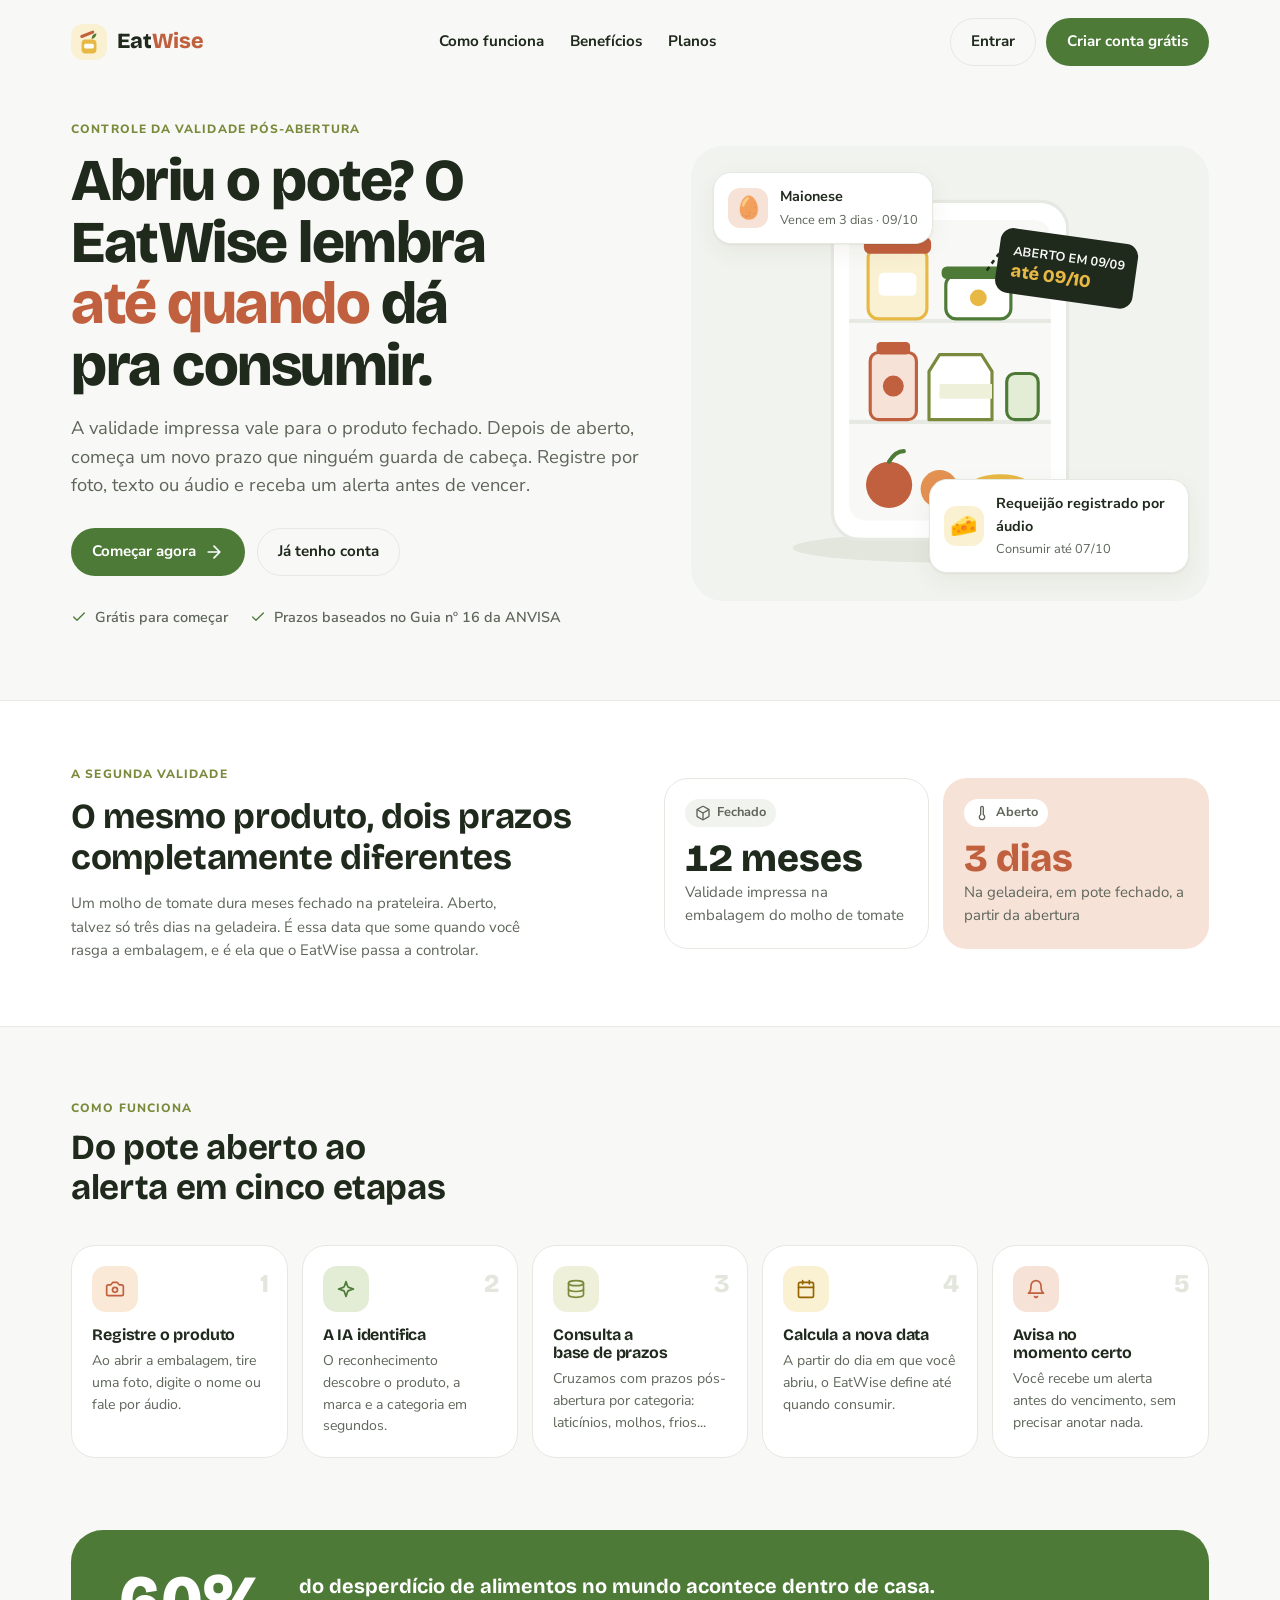
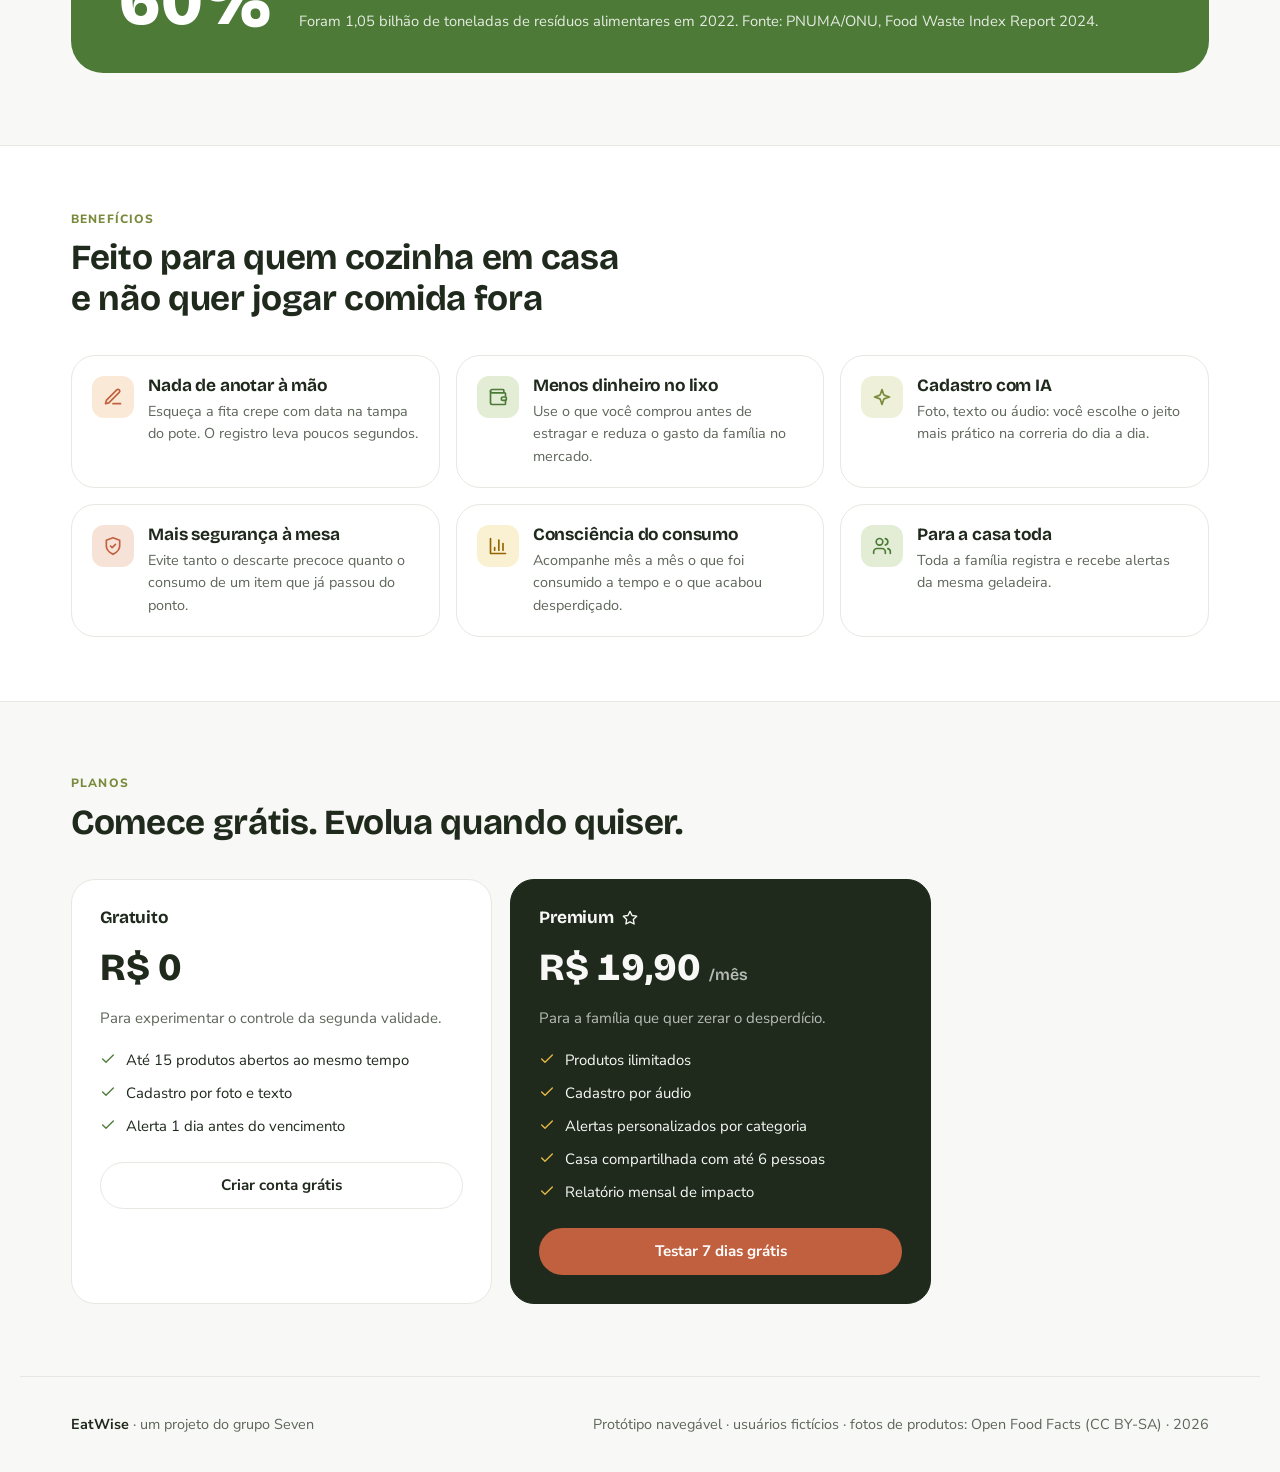
==== commit 64faa9c7: "Aplica o logo D (pote aberto) no site, no app e nos ícones Aguardando aprovação antes de publicar.  " ====
--- a/index.html
+++ b/index.html
@@ -4,6 +4,7 @@
 <meta charset="utf-8">
 <meta name="viewport" content="width=device-width, initial-scale=1, viewport-fit=cover">
 <title>EatWise</title>
+<link rel="icon" href="data:image/svg+xml,%3Csvg%20xmlns%3D%22http%3A//www.w3.org/2000/svg%22%20viewBox%3D%220%200%2064%2064%22%3E%3Crect%20width%3D%2264%22%20height%3D%2264%22%20rx%3D%2214%22%20fill%3D%22%23FAF0D2%22/%3E%3Crect%20x%3D%2215%22%20y%3D%2226%22%20width%3D%2234%22%20height%3D%2232%22%20rx%3D%229%22%20fill%3D%22%23E7B844%22/%3E%3Crect%20x%3D%2221%22%20y%3D%2236%22%20width%3D%2222%22%20height%3D%2211%22%20rx%3D%223.5%22%20fill%3D%22%23fff%22/%3E%3Cg%20transform%3D%22rotate%28-22%2016%2022%29%22%3E%3Crect%20x%3D%2213%22%20y%3D%2216%22%20width%3D%2234%22%20height%3D%227%22%20rx%3D%223.5%22%20fill%3D%22%23C0603E%22/%3E%3C/g%3E%3Cpath%20d%3D%22M38%2025%20C38%2018%2042%2013%2049%2012%20C49%2019%2045%2024%2038%2025%20Z%22%20fill%3D%22%234E7A38%22/%3E%3C/svg%3E">
 <link rel="preconnect" href="https://fonts.googleapis.com">
 <link rel="preconnect" href="https://fonts.gstatic.com" crossorigin>
 <link rel="stylesheet" href="https://fonts.googleapis.com/css2?family=Bricolage+Grotesque:opsz,wght@12..96,500;12..96,700;12..96,800&family=Nunito+Sans:opsz,wght@6..12,400;6..12,600;6..12,700;6..12,800&display=swap">
@@ -114,8 +115,8 @@
 /* ============ PÚBLICO ============ */
 .pub-nav{display:flex;align-items:center;justify-content:space-between;gap:16px;padding:18px clamp(16px,4vw,56px);max-width:1240px;margin:0 auto}
 .logo{display:inline-flex;align-items:center;gap:10px;font-family:var(--font-display);font-weight:800;font-size:1.35rem;color:var(--ink);text-decoration:none;background:none;border:0;padding:0}
-.logo-mark{width:36px;height:36px;border-radius:12px;background:var(--green);display:grid;place-items:center;color:var(--on-accent)}
-.logo-mark .svg{width:20px;height:20px}
+.logo-mark{width:36px;height:36px;border-radius:12px;background:var(--yellow-soft);display:grid;place-items:center}
+.logo-mark .jar{width:28px;height:28px;display:block}
 .logo b{color:var(--terra);font-weight:800}
 .pub-links{display:flex;align-items:center;gap:26px}
 .pub-links a{color:var(--ink);text-decoration:none;font-weight:700;font-size:.95rem}
@@ -207,7 +208,7 @@
 .auth{min-height:100vh;display:grid;grid-template-columns:1fr 1fr}
 .auth-art{background:var(--green);color:var(--on-accent);padding:40px clamp(24px,4vw,56px);display:flex;flex-direction:column;justify-content:space-between;gap:32px;position:relative;overflow:hidden}
 .auth-art .logo{color:var(--on-accent)}
-.auth-art .logo-mark{background:var(--on-accent);color:var(--green)}
+.auth-art .logo-mark{background:#fff}
 .auth-art .logo b{color:var(--yellow)}
 .auth-art blockquote{margin:0;font-family:var(--font-display);font-size:clamp(1.4rem,2.4vw,2rem);font-weight:700;line-height:1.2;max-width:22ch}
 .auth-art .who{display:flex;gap:12px;align-items:center;font-size:.92rem;opacity:.92}
@@ -539,6 +540,7 @@
   moon:'<path d="M12 3a6 6 0 0 0 9 9 9 9 0 1 1-9-9Z"/>',
   flip:'<path d="M3 12a9 9 0 0 1 15-6.7L21 8"/><path d="M21 3v5h-5"/><path d="M21 12a9 9 0 0 1-15 6.7L3 16"/><path d="M3 21v-5h5"/>'
 };
+const LOGO = '<svg class="jar" viewBox="0 0 64 64" aria-hidden="true"><rect x="15" y="26" width="34" height="32" rx="9" fill="#E7B844"/><rect x="21" y="36" width="22" height="11" rx="3.5" fill="#fff"/><g transform="rotate(-22 16 22)"><rect x="13" y="16" width="34" height="7" rx="3.5" fill="#C0603E"/></g><path d="M38 25 C38 18 42 13 49 12 C49 19 45 24 38 25 Z" fill="#4E7A38"/></svg>';
 const ic = (n, cls='') => `<svg class="svg ${cls}" viewBox="0 0 24 24" aria-hidden="true">${P[n]||''}</svg>`;
 
 /* ---------- Ilustrações ---------- */
@@ -755,7 +757,7 @@
    ====================================================================== */
 function pubNav(){
   return `<header class="pub-nav">
-    <button class="logo" data-go="inicio" aria-label="EatWise, página inicial"><span class="logo-mark">${ic('leaf')}</span><span>Eat<b>Wise</b></span></button>
+    <button class="logo" data-go="inicio" aria-label="EatWise, página inicial"><span class="logo-mark">${LOGO}</span><span>Eat<b>Wise</b></span></button>
     <nav class="pub-links" aria-label="Seções">
       <a href="#como" data-scroll="como">Como funciona</a>
       <a href="#beneficios" data-scroll="beneficios">Benefícios</a>
@@ -869,7 +871,7 @@
 
 function authArt(quote, who){
   return `<aside class="auth-art">
-    <button class="logo" data-go="inicio"><span class="logo-mark">${ic('leaf')}</span><span>Eat<b>Wise</b></span></button>
+    <button class="logo" data-go="inicio"><span class="logo-mark">${LOGO}</span><span>Eat<b>Wise</b></span></button>
     <div class="ill">${ILL_JAR}</div>
     <div style="display:grid;gap:18px">
       <blockquote>${quote}</blockquote>
@@ -977,7 +979,7 @@
 function shell(){
   return `<div class="app">
     <aside class="sidebar" aria-label="Menu principal">
-      <button class="logo" data-go="dashboard"><span class="logo-mark">${ic('leaf')}</span><span>Eat<b>Wise</b></span></button>
+      <button class="logo" data-go="dashboard"><span class="logo-mark">${LOGO}</span><span>Eat<b>Wise</b></span></button>
       <nav class="nav" id="side-nav"></nav>
       <div class="side-cta">
         <strong>Seja Premium</strong>
